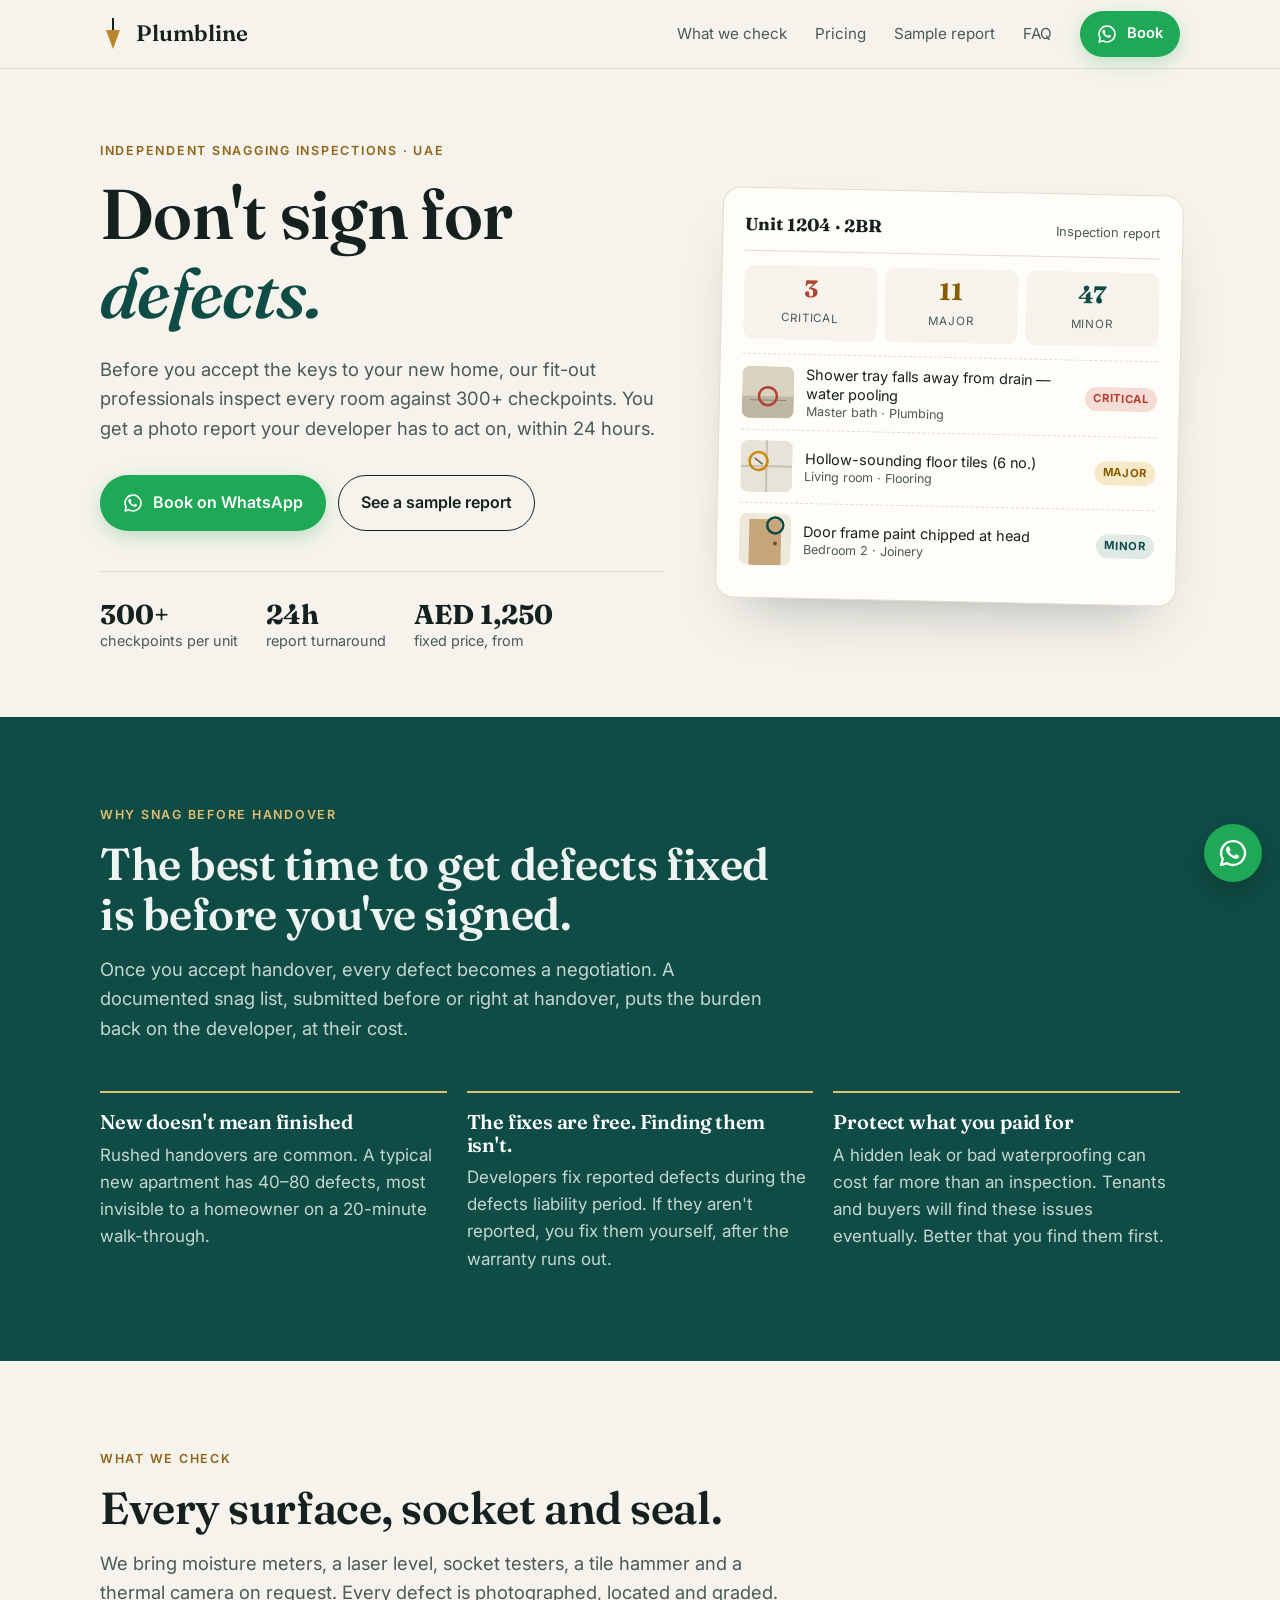
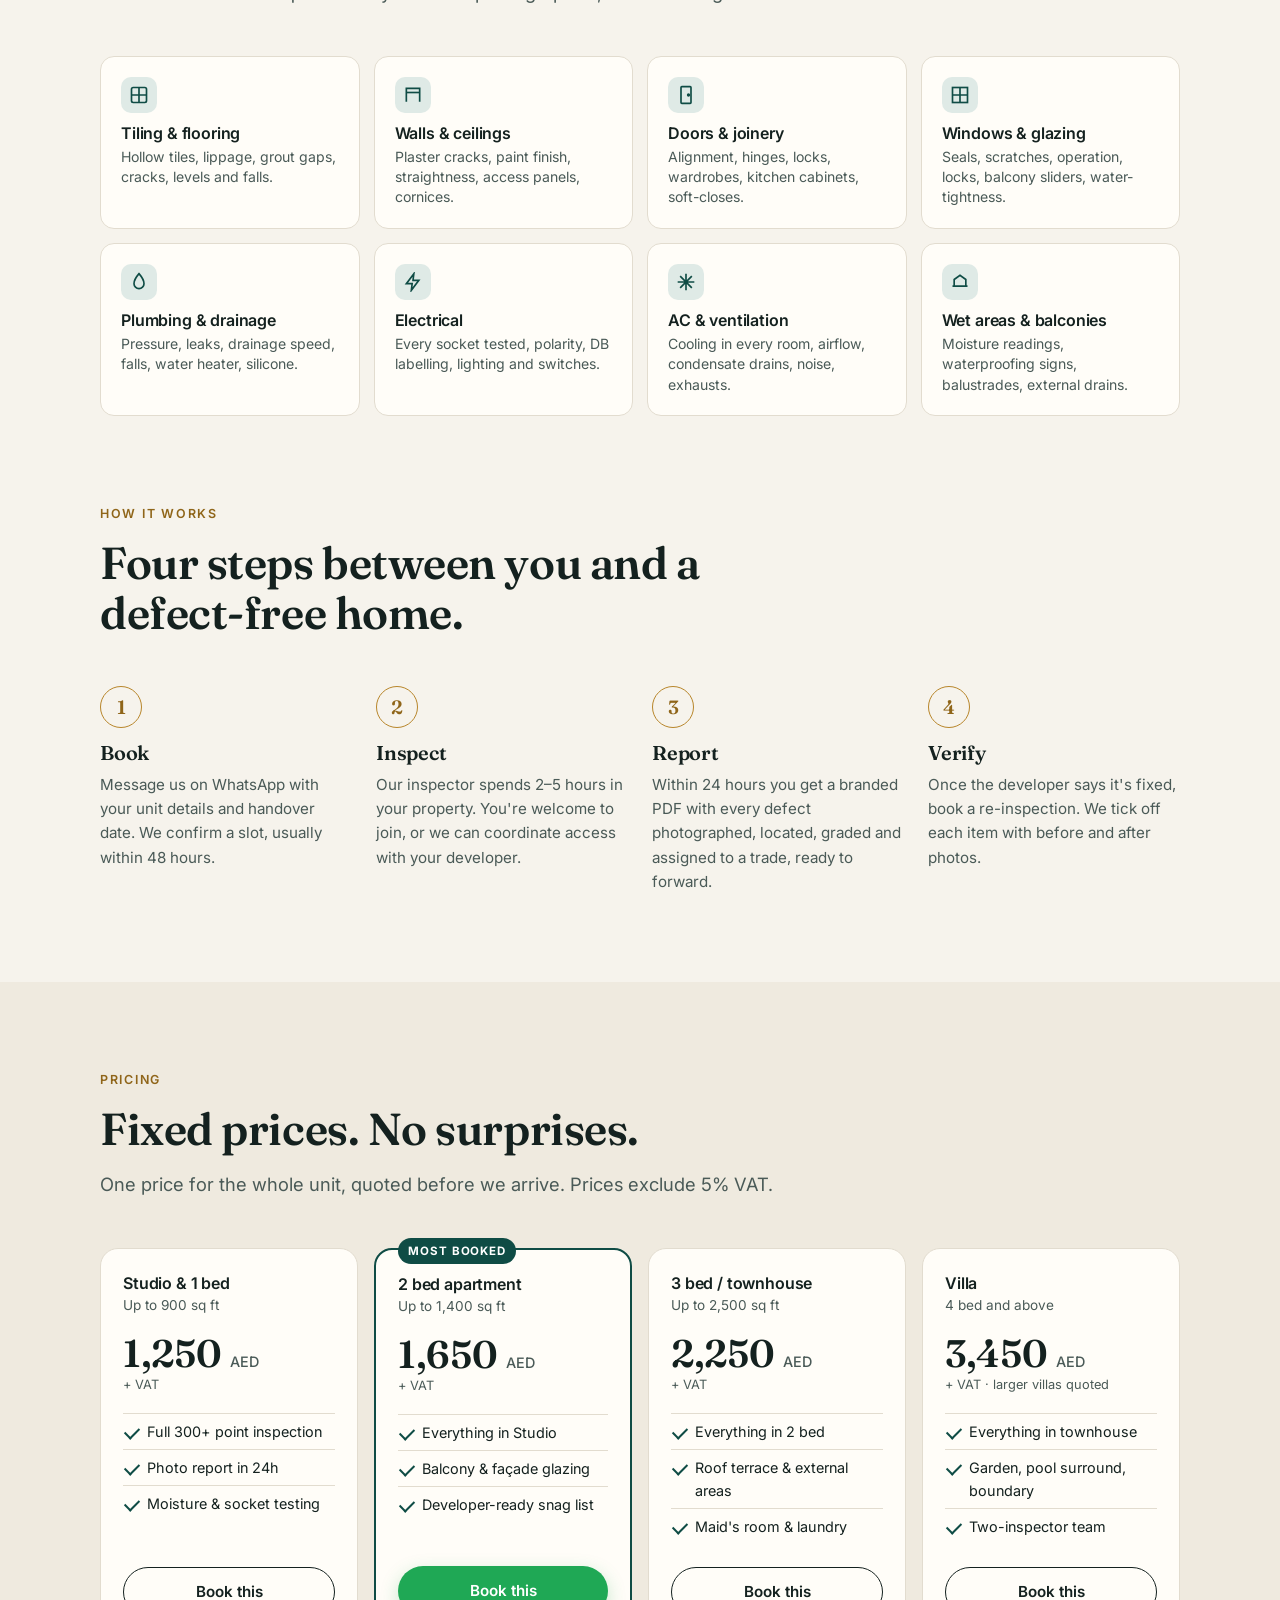
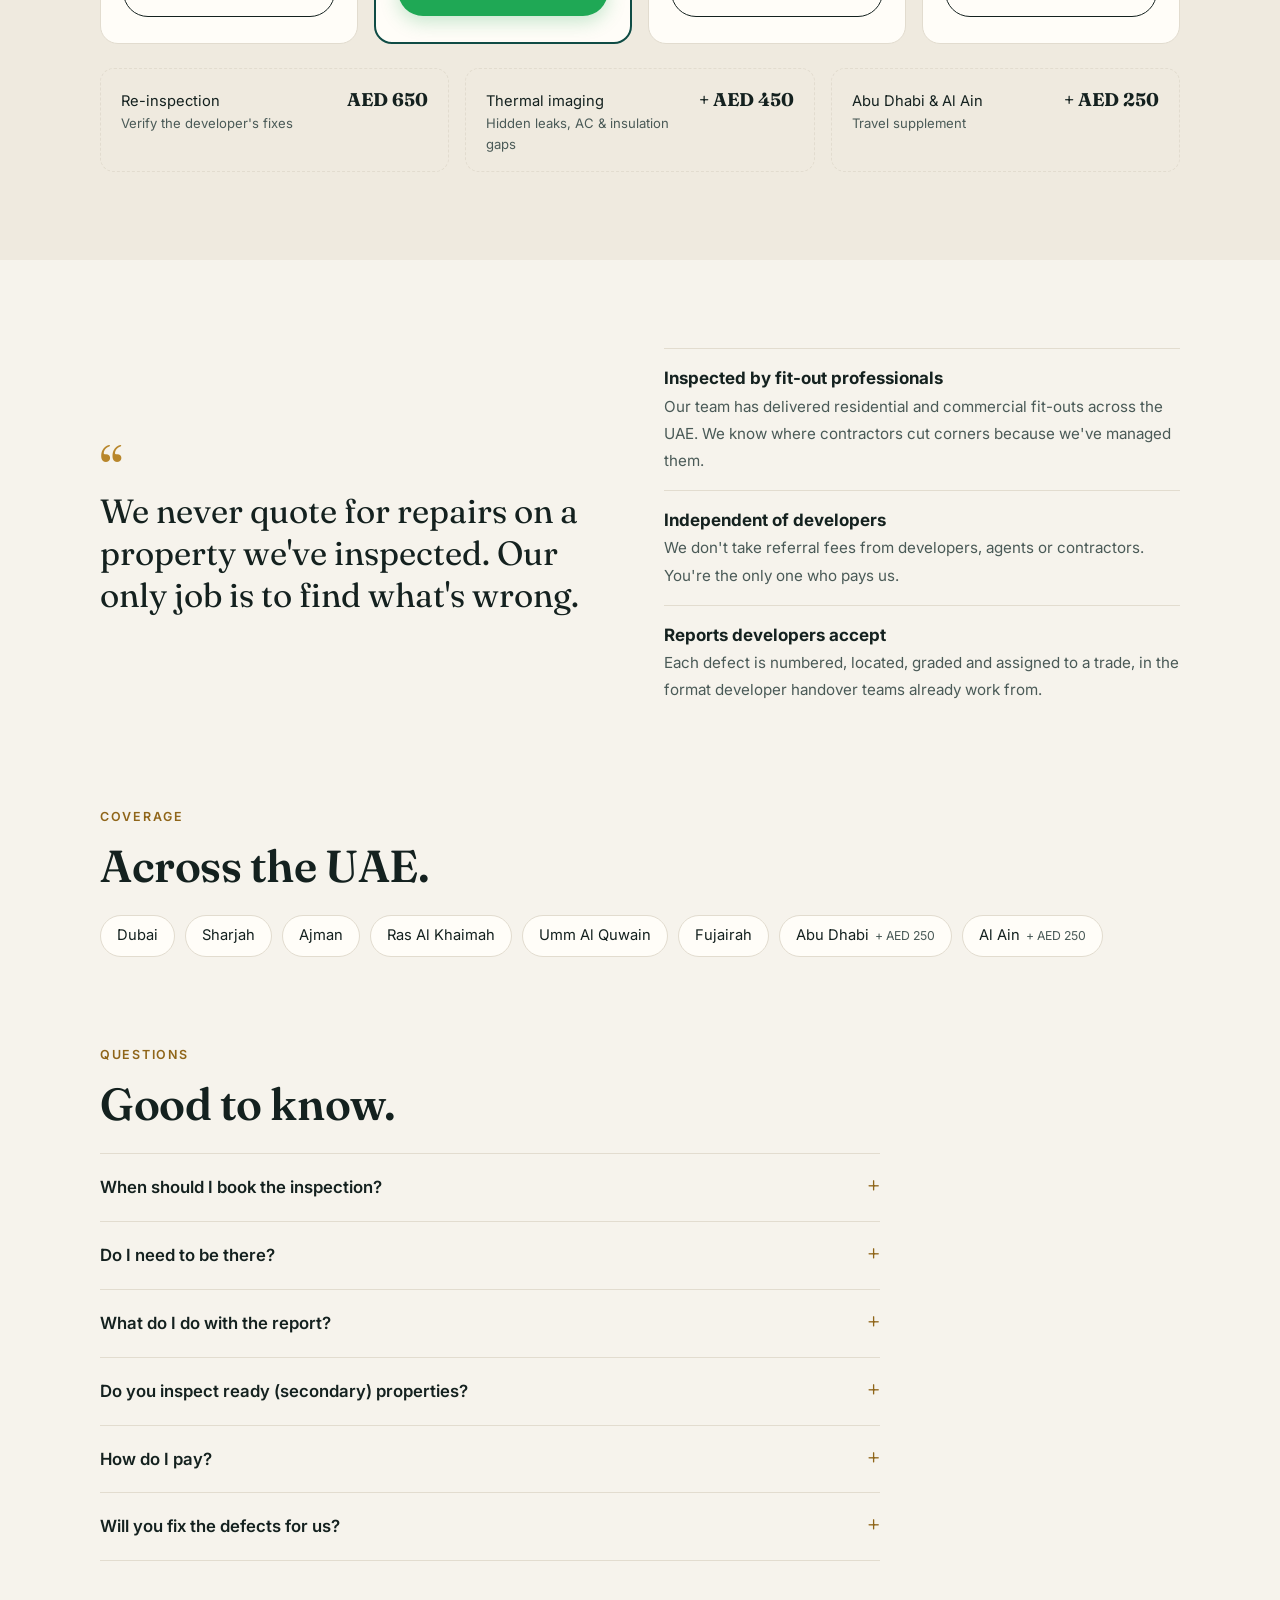
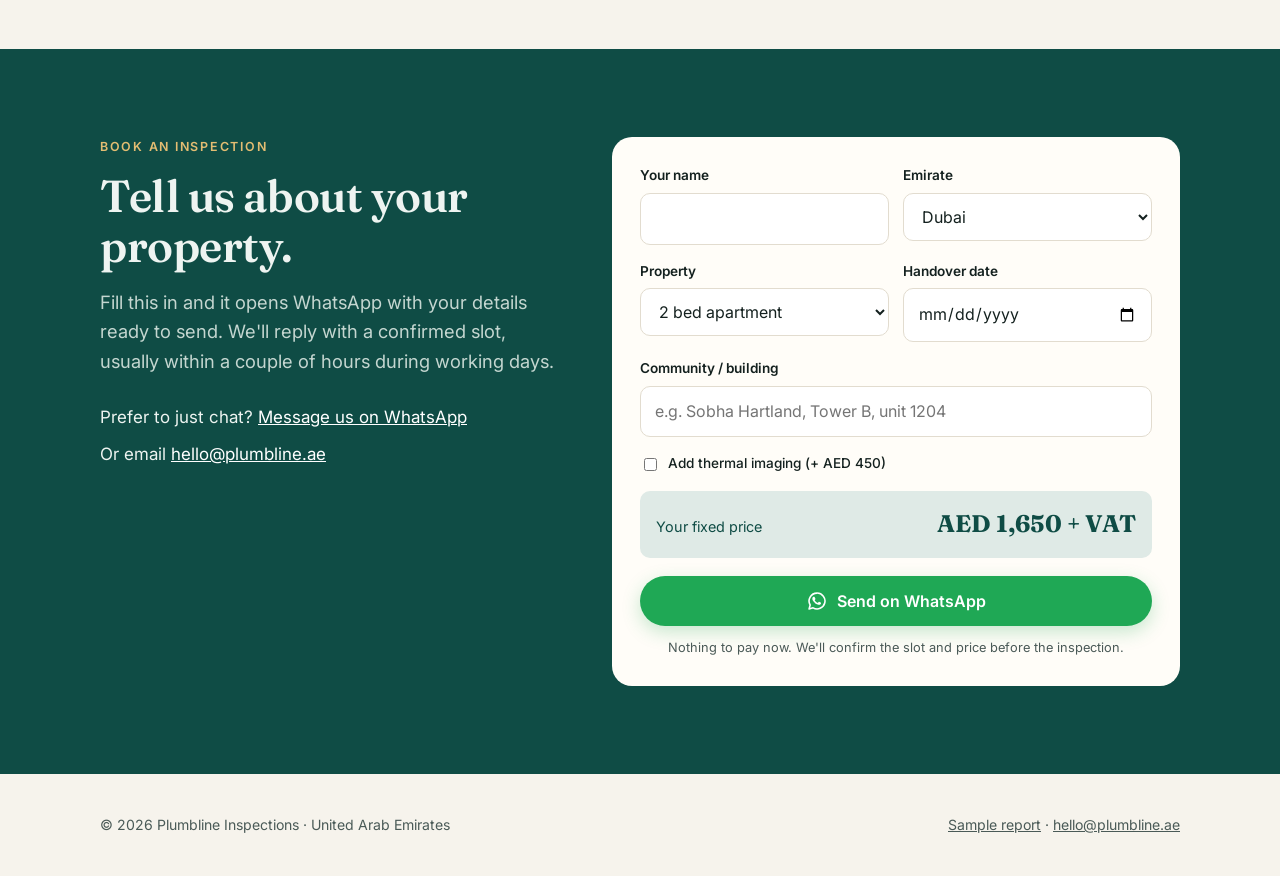
==== index.html @ e1b7e1e3 "Plumbline snagging site: landing, pricing, WhatsApp booking, sample report Co-Authored-By: Claude Op" ====
<!doctype html>
<html lang="en">
<head>
<meta charset="utf-8">
<meta name="viewport" content="width=device-width, initial-scale=1">
<title>Plumbline — Independent Snagging Inspections, UAE</title>
<meta name="description" content="Independent pre-handover snagging inspections for apartments, townhouses and villas across the UAE. Fixed prices, photo report in 24 hours, inspected by fit-out professionals.">
<meta property="og:title" content="Plumbline — Don't sign for defects">
<meta property="og:description" content="Independent pre-handover snagging inspections across the UAE. Fixed prices from AED 1,250. Report in 24 hours.">
<link rel="icon" href="data:image/svg+xml,%3Csvg xmlns='http://www.w3.org/2000/svg' viewBox='0 0 26 32'%3E%3Cline x1='13' y1='0' x2='13' y2='12' stroke='%2314211f' stroke-width='2'/%3E%3Cpath d='M6 12h14l-7 19z' fill='%23b8862b'/%3E%3C/svg%3E">
<link rel="preconnect" href="https://fonts.googleapis.com">
<link rel="preconnect" href="https://fonts.gstatic.com" crossorigin>
<link href="https://fonts.googleapis.com/css2?family=Fraunces:ital,opsz,wght@0,9..144,500;0,9..144,600;1,9..144,500&family=Inter:wght@400;500;600;700&display=swap" rel="stylesheet">
<link rel="stylesheet" href="styles.css">
</head>
<body>

<svg width="0" height="0" style="position:absolute" aria-hidden="true">
  <symbol id="wa" viewBox="0 0 24 24"><path d="M12 2.5a9.5 9.5 0 0 0-8.2 14.3L2.5 21.5l4.8-1.3A9.5 9.5 0 1 0 12 2.5z" fill="none" stroke="currentColor" stroke-width="1.9" stroke-linejoin="round"/><path fill="currentColor" d="M9.1 7.3c-.2-.5-.4-.5-.6-.5h-.5c-.2 0-.5.1-.7.3-.3.3-.9.9-.9 2.200s.9 2.500 1.100 2.700c.1.200 1.800 2.800 4.400 3.900 2.100.8 2.600.7 3.100.6.500-.1 1.500-.6 1.700-1.200.2-.6.2-1.100.1-1.200l-.5-.3-1.700-.8c-.2-.1-.4-.1-.6.1l-.8 1c-.1.200-.3.200-.5.100-.3-.1-1.100-.4-2-1.200-.8-.7-1.300-1.500-1.400-1.800-.2-.3 0-.4.100-.5l.4-.5.3-.4c.1-.2 0-.3 0-.5z"/></symbol>
  <symbol id="logo" viewBox="0 0 26 32"><line x1="13" y1="0" x2="13" y2="12" stroke="currentColor" stroke-width="2"/><path d="M6 12h14l-7 19z" fill="#b8862b"/></symbol>
</svg>

<header class="site-header">
  <div class="wrap">
    <a class="logo" href="#"><svg><use href="#logo"/></svg>Plumbline</a>
    <nav class="nav">
      <a href="#checks">What we check</a>
      <a href="#pricing">Pricing</a>
      <a href="sample-report.html">Sample report</a>
      <a href="#faq">FAQ</a>
      <a class="btn btn-wa js-wa" href="#book"><svg><use href="#wa"/></svg>Book</a>
    </nav>
  </div>
</header>

<main>
<section class="hero">
  <div class="wrap hero-grid">
    <div>
      <div class="eyebrow">Independent snagging inspections · UAE</div>
      <h1>Don't sign for <em>defects.</em></h1>
      <p class="lede">Before you accept the keys to your new home, our fit-out professionals inspect every room against 300+ checkpoints. You get a photo report your developer has to act on, within 24 hours.</p>
      <div class="hero-ctas">
        <a class="btn btn-wa js-wa" href="#book"><svg><use href="#wa"/></svg>Book on WhatsApp</a>
        <a class="btn btn-ghost" href="sample-report.html">See a sample report</a>
      </div>
      <div class="hero-proof">
        <div><strong>300+</strong>checkpoints per unit</div>
        <div><strong>24h</strong>report turnaround</div>
        <div><strong>AED 1,250</strong>fixed price, from</div>
      </div>
    </div>

    <div class="report-card" aria-label="Snagging report preview">
      <div class="rc-head"><b>Unit 1204 · 2BR</b><span>Inspection report</span></div>
      <div class="rc-stats">
        <div class="rc-stat"><b style="color:var(--red)">3</b><span>Critical</span></div>
        <div class="rc-stat"><b style="color:#8a5d05">11</b><span>Major</span></div>
        <div class="rc-stat"><b style="color:var(--teal)">47</b><span>Minor</span></div>
      </div>
      <div class="rc-row">
        <div class="thumb"><svg viewBox="0 0 52 52"><rect width="52" height="52" fill="#d9d2c3"/><rect y="30" width="52" height="22" fill="#bfb6a3"/><path d="M8 34 L44 34" stroke="#8d8471" stroke-width="1"/><circle cx="26" cy="30" r="9" fill="none" stroke="#b3412f" stroke-width="2.5"/></svg></div>
        <p>Shower tray falls away from drain — water pooling<small>Master bath · Plumbing</small></p>
        <span class="sev sev-critical">Critical</span>
      </div>
      <div class="rc-row">
        <div class="thumb"><svg viewBox="0 0 52 52"><rect width="52" height="52" fill="#e8e3d8"/><path d="M0 26 H52 M26 0 V52" stroke="#c9c1b0" stroke-width="2"/><path d="M14 18 L22 24" stroke="#6b6352" stroke-width="1.5"/><circle cx="18" cy="21" r="9" fill="none" stroke="#c98a12" stroke-width="2.5"/></svg></div>
        <p>Hollow-sounding floor tiles (6 no.)<small>Living room · Flooring</small></p>
        <span class="sev sev-major">Major</span>
      </div>
      <div class="rc-row">
        <div class="thumb"><svg viewBox="0 0 52 52"><rect width="52" height="52" fill="#efe9dc"/><rect x="10" y="6" width="32" height="46" fill="#c7a77a"/><circle cx="36" cy="30" r="2" fill="#6b5232"/><circle cx="36" cy="12" r="8" fill="none" stroke="#0f4c45" stroke-width="2.5"/></svg></div>
        <p>Door frame paint chipped at head<small>Bedroom 2 · Joinery</small></p>
        <span class="sev sev-minor">Minor</span>
      </div>
    </div>
  </div>
</section>

<section class="band">
  <div class="wrap">
    <div class="section-head">
      <div class="eyebrow">Why snag before handover</div>
      <h2>The best time to get defects fixed is before you've signed.</h2>
      <p class="lede">Once you accept handover, every defect becomes a negotiation. A documented snag list, submitted before or right at handover, puts the burden back on the developer, at their cost.</p>
    </div>
    <div class="why-grid">
      <div><h3>New doesn't mean finished</h3><p>Rushed handovers are common. A typical new apartment has 40–80 defects, most invisible to a homeowner on a 20-minute walk-through.</p></div>
      <div><h3>The fixes are free. Finding them isn't.</h3><p>Developers fix reported defects during the defects liability period. If they aren't reported, you fix them yourself, after the warranty runs out.</p></div>
      <div><h3>Protect what you paid for</h3><p>A hidden leak or bad waterproofing can cost far more than an inspection. Tenants and buyers will find these issues eventually. Better that you find them first.</p></div>
    </div>
  </div>
</section>

<section id="checks">
  <div class="wrap">
    <div class="section-head">
      <div class="eyebrow">What we check</div>
      <h2>Every surface, socket and seal.</h2>
      <p class="lede">We bring moisture meters, a laser level, socket testers, a tile hammer and a thermal camera on request. Every defect is photographed, located and graded.</p>
    </div>
    <div class="checks">
      <div class="check"><div class="ico"><svg viewBox="0 0 24 24" fill="none" stroke="currentColor" stroke-width="2"><rect x="3" y="3" width="18" height="18" rx="2"/><path d="M3 12h18M12 3v18"/></svg></div><h3>Tiling & flooring</h3><p>Hollow tiles, lippage, grout gaps, cracks, levels and falls.</p></div>
      <div class="check"><div class="ico"><svg viewBox="0 0 24 24" fill="none" stroke="currentColor" stroke-width="2"><path d="M4 20V4h16v16"/><path d="M4 9h16"/></svg></div><h3>Walls & ceilings</h3><p>Plaster cracks, paint finish, straightness, access panels, cornices.</p></div>
      <div class="check"><div class="ico"><svg viewBox="0 0 24 24" fill="none" stroke="currentColor" stroke-width="2"><rect x="6" y="2" width="12" height="20" rx="1"/><circle cx="15" cy="12" r="1"/></svg></div><h3>Doors & joinery</h3><p>Alignment, hinges, locks, wardrobes, kitchen cabinets, soft-closes.</p></div>
      <div class="check"><div class="ico"><svg viewBox="0 0 24 24" fill="none" stroke="currentColor" stroke-width="2"><rect x="3" y="3" width="18" height="18"/><path d="M12 3v18M3 12h18"/></svg></div><h3>Windows & glazing</h3><p>Seals, scratches, operation, locks, balcony sliders, water-tightness.</p></div>
      <div class="check"><div class="ico"><svg viewBox="0 0 24 24" fill="none" stroke="currentColor" stroke-width="2"><path d="M12 2s6 7 6 12a6 6 0 0 1-12 0c0-5 6-12 6-12z"/></svg></div><h3>Plumbing & drainage</h3><p>Pressure, leaks, drainage speed, falls, water heater, silicone.</p></div>
      <div class="check"><div class="ico"><svg viewBox="0 0 24 24" fill="none" stroke="currentColor" stroke-width="2"><path d="M13 2 4 14h7l-1 8 9-12h-7z"/></svg></div><h3>Electrical</h3><p>Every socket tested, polarity, DB labelling, lighting and switches.</p></div>
      <div class="check"><div class="ico"><svg viewBox="0 0 24 24" fill="none" stroke="currentColor" stroke-width="2"><path d="M12 2v20M2 12h20M5 5l14 14M19 5 5 19"/></svg></div><h3>AC & ventilation</h3><p>Cooling in every room, airflow, condensate drains, noise, exhausts.</p></div>
      <div class="check"><div class="ico"><svg viewBox="0 0 24 24" fill="none" stroke="currentColor" stroke-width="2"><path d="M3 17h18M5 17V9l7-5 7 5v8"/></svg></div><h3>Wet areas & balconies</h3><p>Moisture readings, waterproofing signs, balustrades, external drains.</p></div>
    </div>
  </div>
</section>

<section style="padding-top:0">
  <div class="wrap">
    <div class="section-head">
      <div class="eyebrow">How it works</div>
      <h2>Four steps between you and a defect-free home.</h2>
    </div>
    <div class="steps">
      <div class="step"><h3>Book</h3><p>Message us on WhatsApp with your unit details and handover date. We confirm a slot, usually within 48 hours.</p></div>
      <div class="step"><h3>Inspect</h3><p>Our inspector spends 2–5 hours in your property. You're welcome to join, or we can coordinate access with your developer.</p></div>
      <div class="step"><h3>Report</h3><p>Within 24 hours you get a branded PDF with every defect photographed, located, graded and assigned to a trade, ready to forward.</p></div>
      <div class="step"><h3>Verify</h3><p>Once the developer says it's fixed, book a re-inspection. We tick off each item with before and after photos.</p></div>
    </div>
  </div>
</section>

<section id="pricing" style="background:#efeadf">
  <div class="wrap">
    <div class="section-head">
      <div class="eyebrow">Pricing</div>
      <h2>Fixed prices. No surprises.</h2>
      <p class="lede">One price for the whole unit, quoted before we arrive. Prices exclude 5% VAT.</p>
    </div>
    <div class="prices">
      <div class="price">
        <h3>Studio & 1 bed</h3><div class="size">Up to 900 sq ft</div>
        <div class="amt">1,250 <small>AED</small></div><div class="vat">+ VAT</div>
        <ul><li>Full 300+ point inspection</li><li>Photo report in 24h</li><li>Moisture & socket testing</li></ul>
        <a class="btn btn-ghost js-pick" data-type="studio" href="#book">Book this</a>
      </div>
      <div class="price featured">
        <h3>2 bed apartment</h3><div class="size">Up to 1,400 sq ft</div>
        <div class="amt">1,650 <small>AED</small></div><div class="vat">+ VAT</div>
        <ul><li>Everything in Studio</li><li>Balcony & façade glazing</li><li>Developer-ready snag list</li></ul>
        <a class="btn btn-wa js-pick" data-type="2bed" href="#book">Book this</a>
      </div>
      <div class="price">
        <h3>3 bed / townhouse</h3><div class="size">Up to 2,500 sq ft</div>
        <div class="amt">2,250 <small>AED</small></div><div class="vat">+ VAT</div>
        <ul><li>Everything in 2 bed</li><li>Roof terrace & external areas</li><li>Maid's room & laundry</li></ul>
        <a class="btn btn-ghost js-pick" data-type="3bed" href="#book">Book this</a>
      </div>
      <div class="price">
        <h3>Villa</h3><div class="size">4 bed and above</div>
        <div class="amt">3,450 <small>AED</small></div><div class="vat">+ VAT · larger villas quoted</div>
        <ul><li>Everything in townhouse</li><li>Garden, pool surround, boundary</li><li>Two-inspector team</li></ul>
        <a class="btn btn-ghost js-pick" data-type="villa" href="#book">Book this</a>
      </div>
    </div>
    <div class="addons">
      <div class="addon"><span>Re-inspection<small>Verify the developer's fixes</small></span><b>AED 650</b></div>
      <div class="addon"><span>Thermal imaging<small>Hidden leaks, AC & insulation gaps</small></span><b>+ AED 450</b></div>
      <div class="addon"><span>Abu Dhabi & Al Ain<small>Travel supplement</small></span><b>+ AED 250</b></div>
    </div>
  </div>
</section>

<section>
  <div class="wrap promise">
    <blockquote>We never quote for repairs on a property we've inspected. Our only job is to find what's wrong.</blockquote>
    <ul>
      <li><b>Inspected by fit-out professionals</b><span>Our team has delivered residential and commercial fit-outs across the UAE. We know where contractors cut corners because we've managed them.</span></li>
      <li><b>Independent of developers</b><span>We don't take referral fees from developers, agents or contractors. You're the only one who pays us.</span></li>
      <li><b>Reports developers accept</b><span>Each defect is numbered, located, graded and assigned to a trade, in the format developer handover teams already work from.</span></li>
    </ul>
  </div>
</section>

<section style="padding-top:0">
  <div class="wrap">
    <div class="section-head" style="margin-bottom:24px">
      <div class="eyebrow">Coverage</div>
      <h2>Across the UAE.</h2>
    </div>
    <div class="coverage">
      <span class="chip">Dubai</span><span class="chip">Sharjah</span><span class="chip">Ajman</span>
      <span class="chip">Ras Al Khaimah</span><span class="chip">Umm Al Quwain</span><span class="chip">Fujairah</span>
      <span class="chip">Abu Dhabi<small>+ AED 250</small></span><span class="chip">Al Ain<small>+ AED 250</small></span>
    </div>
  </div>
</section>

<section id="faq" style="padding-top:0">
  <div class="wrap">
    <div class="section-head" style="margin-bottom:24px">
      <div class="eyebrow">Questions</div>
      <h2>Good to know.</h2>
    </div>
    <div class="faq">
      <details><summary>When should I book the inspection?</summary><p>Ideally after the developer issues your handover notice and before you sign the handover documents. That's when you have the most leverage. If you've already moved in, an inspection is still worth doing while you're inside the defects liability period.</p></details>
      <details><summary>Do I need to be there?</summary><p>No. Many of our clients are overseas investors. We can coordinate access with the developer or your agent and walk you through the findings on a video call.</p></details>
      <details><summary>What do I do with the report?</summary><p>Forward it to your developer's handover or customer care team. It's written so their contractors can act on it directly. When they say the work is done, book a re-inspection to check every item has actually been fixed.</p></details>
      <details><summary>Do you inspect ready (secondary) properties?</summary><p>Yes. We inspect properties before purchase and before tenancy too. The checklist is the same, and the report helps you negotiate on price or set the condition at move-in.</p></details>
      <details><summary>How do I pay?</summary><p>By bank transfer or card payment link once your booking is confirmed. Nothing is payable upfront to make an enquiry.</p></details>
      <details><summary>Will you fix the defects for us?</summary><p>No, and that's deliberate. To stay independent we never quote for repairs on a property we've inspected. Under your warranty, the developer is responsible for fixing them.</p></details>
    </div>
  </div>
</section>

<section id="book" class="band">
  <div class="wrap book">
    <div class="book-side">
      <div class="eyebrow">Book an inspection</div>
      <h2>Tell us about your property.</h2>
      <p class="lede">Fill this in and it opens WhatsApp with your details ready to send. We'll reply with a confirmed slot, usually within a couple of hours during working days.</p>
      <div class="contact">
        <span>Prefer to just chat? <a class="js-wa" href="#">Message us on WhatsApp</a></span>
        <span>Or email <a class="js-email" href="#">hello@plumbline.ae</a></span>
      </div>
    </div>
    <form class="book-form" id="bookForm">
      <div class="row2">
        <div class="field"><label for="name">Your name</label><input id="name" required autocomplete="name"></div>
        <div class="field"><label for="emirate">Emirate</label>
          <select id="emirate">
            <option>Dubai</option><option>Sharjah</option><option>Ajman</option><option>Ras Al Khaimah</option>
            <option>Umm Al Quwain</option><option>Fujairah</option><option>Abu Dhabi</option><option>Al Ain</option>
          </select></div>
      </div>
      <div class="row2">
        <div class="field"><label for="type">Property</label>
          <select id="type">
            <option value="studio">Studio / 1 bed</option><option value="2bed" selected>2 bed apartment</option>
            <option value="3bed">3 bed / townhouse</option><option value="villa">Villa (4 bed+)</option>
            <option value="reinspect">Re-inspection</option>
          </select></div>
        <div class="field"><label for="date">Handover date</label><input id="date" type="date"></div>
      </div>
      <div class="field"><label for="project">Community / building</label><input id="project" placeholder="e.g. Sobha Hartland, Tower B, unit 1204"></div>
      <div class="field"><label style="display:flex;gap:8px;align-items:center;font-weight:500"><input id="thermal" type="checkbox" style="width:auto"> Add thermal imaging (+ AED 450)</label></div>
      <div class="quote"><span>Your fixed price</span><b id="quote">AED 1,650 + VAT</b></div>
      <button class="btn btn-wa" type="submit"><svg><use href="#wa"/></svg>Send on WhatsApp</button>
      <p class="fine">Nothing to pay now. We'll confirm the slot and price before the inspection.</p>
    </form>
  </div>
</section>
</main>

<footer>
  <div class="wrap">
    <span>© <span id="yr"></span> Plumbline Inspections · United Arab Emirates</span>
    <span><a href="sample-report.html">Sample report</a> · <a class="js-email" href="#">hello@plumbline.ae</a></span>
  </div>
</footer>

<a class="wa-float js-wa" href="#" aria-label="Chat on WhatsApp"><svg style="color:#fff"><use href="#wa"/></svg></a>

<script>
  // ---- Business config: change these before launch ----
  const WHATSAPP = "971500000000";   // international format, no + or spaces
  const EMAIL = "hello@plumbline.ae";
  // -----------------------------------------------------

  const PRICES = { studio: 1250, "2bed": 1650, "3bed": 2250, villa: 3450, reinspect: 650 };
  const LABELS = { studio: "Studio / 1 bed", "2bed": "2 bed apartment", "3bed": "3 bed / townhouse", villa: "Villa (4 bed+)", reinspect: "Re-inspection" };
  const FAR = ["Abu Dhabi", "Al Ain"];
  const $ = id => document.getElementById(id);
  const waLink = text => `https://wa.me/${WHATSAPP}?text=${encodeURIComponent(text)}`;

  document.querySelectorAll(".js-wa").forEach(a => {
    if (a.closest(".nav") || a.closest(".hero-ctas")) return; // these scroll to the form
    a.href = waLink("Hi Plumbline, I'd like to book a snagging inspection.");
    a.target = "_blank"; a.rel = "noopener";
  });
  document.querySelectorAll(".js-email").forEach(a => { a.href = `mailto:${EMAIL}`; a.textContent = EMAIL; });
  $("yr").textContent = new Date().getFullYear();

  function total() {
    let t = PRICES[$("type").value];
    if ($("thermal").checked) t += 450;
    if (FAR.includes($("emirate").value)) t += 250;
    return t;
  }
  function updateQuote() { $("quote").textContent = `AED ${total().toLocaleString("en")} + VAT`; }
  ["type", "thermal", "emirate"].forEach(id => $(id).addEventListener("change", updateQuote));

  document.querySelectorAll(".js-pick").forEach(b => b.addEventListener("click", () => {
    $("type").value = b.dataset.type; updateQuote();
  }));

  $("bookForm").addEventListener("submit", e => {
    e.preventDefault();
    const lines = [
      `Name: ${$("name").value}`,
      `Property: ${LABELS[$("type").value]}`,
      `Emirate: ${$("emirate").value}`,
      $("project").value && `Location: ${$("project").value}`,
      $("date").value && `Handover date: ${$("date").value}`,
      $("thermal").checked && "Add-on: Thermal imaging",
      `Quoted: AED ${total().toLocaleString("en")} + VAT`
    ].filter(Boolean);
    window.open(waLink("Hi Plumbline, I'd like to book a snagging inspection.\n\n" + lines.join("\n")), "_blank", "noopener");
  });
  updateQuote();
</script>
</body>
</html>
---- styles.css ----
:root {
  --ink: #14211f;
  --ink-soft: #4a5a57;
  --paper: #f6f3ec;
  --card: #fffdf8;
  --line: #e2dccf;
  --brass: #b8862b;
  --brass-dark: #8f6519;
  --teal: #0f4c45;
  --teal-soft: #dfeae6;
  --red: #b3412f;
  --amber: #c98a12;
  --green: #2f7a4f;
  --wa: #1fa855;
  --radius: 14px;
  --serif: "Fraunces", Georgia, serif;
  --sans: "Inter", system-ui, -apple-system, sans-serif;
}

* { box-sizing: border-box; }
html { scroll-behavior: smooth; }
body {
  margin: 0;
  background: var(--paper);
  color: var(--ink);
  font-family: var(--sans);
  font-size: 17px;
  line-height: 1.6;
  -webkit-font-smoothing: antialiased;
}
img, svg { display: block; max-width: 100%; }
a { color: inherit; }
.wrap { max-width: 1120px; margin: 0 auto; padding: 0 20px; }

h1, h2, h3 { font-family: var(--serif); font-weight: 600; line-height: 1.12; letter-spacing: -0.01em; margin: 0; }
h1 { font-size: clamp(2.5rem, 6vw, 4.4rem); }
h2 { font-size: clamp(1.9rem, 4vw, 2.8rem); }
h3 { font-size: 1.25rem; }
p { margin: 0; }
.eyebrow {
  font-size: 0.78rem; font-weight: 600; letter-spacing: 0.14em; text-transform: uppercase;
  color: var(--brass-dark); margin-bottom: 14px;
}
.lede { font-size: 1.15rem; color: var(--ink-soft); max-width: 40em; }

/* Buttons */
.btn {
  display: inline-flex; align-items: center; justify-content: center; gap: 10px;
  padding: 14px 22px; border-radius: 999px; font-weight: 600; font-size: 1rem;
  text-decoration: none; border: 1.5px solid transparent; cursor: pointer;
  transition: transform .15s ease, background .15s ease, box-shadow .15s ease;
  font-family: var(--sans);
}
.btn:hover { transform: translateY(-1px); }
.btn-wa { background: var(--wa); color: #fff; box-shadow: 0 6px 18px rgba(31,168,85,.25); }
.btn-wa:hover { background: #18914a; }
.btn-ghost { border-color: var(--ink); color: var(--ink); background: transparent; }
.btn-ghost:hover { background: var(--ink); color: var(--paper); }
.btn svg { width: 20px; height: 20px; }

/* Header */
.site-header {
  position: sticky; top: 0; z-index: 20;
  background: rgba(246,243,236,.88); backdrop-filter: blur(10px);
  border-bottom: 1px solid var(--line);
}
.site-header .wrap { display: flex; align-items: center; justify-content: space-between; height: 68px; }
.logo { display: flex; align-items: center; gap: 10px; text-decoration: none; font-family: var(--serif); font-size: 1.4rem; font-weight: 600; }
.logo svg { width: 26px; height: 32px; }
.nav { display: flex; align-items: center; gap: 28px; }
.nav a { text-decoration: none; color: var(--ink-soft); font-size: .95rem; }
.nav a:hover { color: var(--ink); }
.nav .btn { padding: 10px 16px; font-size: .92rem; color: #fff; }
@media (max-width: 820px) { .nav a:not(.btn) { display: none; } }

/* Hero */
.hero { padding: 72px 0 64px; }
.hero-grid { display: grid; grid-template-columns: 1.1fr .9fr; gap: 56px; align-items: center; }
.hero h1 em { font-style: italic; color: var(--teal); }
.hero .lede { margin: 22px 0 32px; }
.hero-ctas { display: flex; flex-wrap: wrap; gap: 12px; }
.hero-proof { display: flex; flex-wrap: wrap; gap: 28px; margin-top: 40px; padding-top: 28px; border-top: 1px solid var(--line); }
.hero-proof div { font-size: .9rem; color: var(--ink-soft); }
.hero-proof strong { display: block; font-family: var(--serif); font-size: 1.7rem; color: var(--ink); line-height: 1.1; }
@media (max-width: 900px) { .hero-grid { grid-template-columns: 1fr; } .hero { padding-top: 44px; } }

/* Report preview card */
.report-card {
  background: var(--card); border: 1px solid var(--line); border-radius: 18px;
  box-shadow: 0 30px 60px -30px rgba(20,33,31,.35); padding: 22px; transform: rotate(1.2deg);
}
.report-card .rc-head { display: flex; justify-content: space-between; align-items: baseline; border-bottom: 1px solid var(--line); padding-bottom: 12px; margin-bottom: 14px; }
.report-card .rc-head b { font-family: var(--serif); font-size: 1.1rem; }
.report-card .rc-head span { font-size: .8rem; color: var(--ink-soft); }
.rc-stats { display: grid; grid-template-columns: repeat(3, 1fr); gap: 8px; margin-bottom: 14px; }
.rc-stat { background: var(--paper); border-radius: 10px; padding: 10px; text-align: center; }
.rc-stat b { display: block; font-family: var(--serif); font-size: 1.5rem; line-height: 1.1; }
.rc-stat span { font-size: .72rem; color: var(--ink-soft); text-transform: uppercase; letter-spacing: .08em; }
.rc-row { display: flex; gap: 12px; align-items: center; padding: 10px 0; border-top: 1px dashed var(--line); font-size: .9rem; }
.rc-row .thumb { flex: 0 0 52px; height: 52px; border-radius: 8px; overflow: hidden; }
.rc-row p { flex: 1; line-height: 1.35; }
.rc-row small { color: var(--ink-soft); display: block; font-size: .78rem; }

.sev { font-size: .7rem; font-weight: 700; letter-spacing: .06em; text-transform: uppercase; padding: 3px 8px; border-radius: 999px; white-space: nowrap; }
.sev-critical { background: #f6dcd6; color: var(--red); }
.sev-major { background: #f7e8c8; color: #8a5d05; }
.sev-minor { background: var(--teal-soft); color: var(--teal); }

/* Sections */
section { padding: 88px 0; }
.section-head { max-width: 680px; margin-bottom: 48px; }
.section-head .lede { margin-top: 16px; }
.band { background: var(--teal); color: #eef4f1; }
.band .eyebrow { color: #e3bd72; }
.band .lede { color: #c4d6d0; }

/* Why */
.why-grid { display: grid; grid-template-columns: repeat(3, 1fr); gap: 20px; }
.why-grid > div { border-top: 2px solid #e3bd72; padding-top: 18px; }
.why-grid h3 { margin-bottom: 8px; color: #fff; }
.why-grid p { color: #c4d6d0; }
@media (max-width: 820px) { .why-grid { grid-template-columns: 1fr; } }

/* Checks */
.checks { display: grid; grid-template-columns: repeat(4, 1fr); gap: 14px; }
.check { background: var(--card); border: 1px solid var(--line); border-radius: var(--radius); padding: 20px; }
.check .ico { width: 36px; height: 36px; border-radius: 10px; background: var(--teal-soft); display: grid; place-items: center; margin-bottom: 12px; color: var(--teal); }
.check .ico svg { width: 20px; height: 20px; }
.check h3 { font-family: var(--sans); font-size: 1rem; font-weight: 600; margin-bottom: 4px; }
.check p { font-size: .88rem; color: var(--ink-soft); line-height: 1.45; }
@media (max-width: 960px) { .checks { grid-template-columns: repeat(2, 1fr); } }
@media (max-width: 520px) { .checks { grid-template-columns: 1fr; } }

/* Steps */
.steps { display: grid; grid-template-columns: repeat(4, 1fr); gap: 24px; counter-reset: step; }
.step { position: relative; padding-top: 56px; }
.step::before {
  counter-increment: step; content: counter(step);
  position: absolute; top: 0; left: 0; width: 40px; height: 40px; border-radius: 50%;
  border: 1.5px solid var(--brass); color: var(--brass-dark);
  display: grid; place-items: center; font-family: var(--serif); font-size: 1.2rem; font-weight: 600;
}
.step h3 { margin-bottom: 8px; }
.step p { color: var(--ink-soft); font-size: .95rem; }
@media (max-width: 820px) { .steps { grid-template-columns: 1fr 1fr; } }
@media (max-width: 520px) { .steps { grid-template-columns: 1fr; } }

/* Pricing */
.prices { display: grid; grid-template-columns: repeat(4, 1fr); gap: 16px; }
.price {
  background: var(--card); border: 1px solid var(--line); border-radius: 18px; padding: 26px 22px;
  display: flex; flex-direction: column;
}
.price.featured { border: 2px solid var(--teal); position: relative; }
.price.featured::after {
  content: "Most booked"; position: absolute; top: -12px; left: 22px; background: var(--teal); color: #fff;
  font-size: .72rem; font-weight: 700; letter-spacing: .08em; text-transform: uppercase; padding: 4px 10px; border-radius: 999px;
}
.price h3 { font-family: var(--sans); font-size: 1rem; font-weight: 600; }
.price .size { font-size: .85rem; color: var(--ink-soft); margin-top: 2px; }
.price .amt { font-family: var(--serif); font-size: 2.4rem; font-weight: 600; margin: 18px 0 2px; line-height: 1; }
.price .amt small { font-family: var(--sans); font-size: .9rem; font-weight: 500; color: var(--ink-soft); }
.price .vat { font-size: .8rem; color: var(--ink-soft); margin-bottom: 18px; }
.price ul { list-style: none; padding: 0; margin: 0 0 22px; font-size: .9rem; flex: 1; }
.price li { padding: 6px 0 6px 24px; position: relative; border-top: 1px solid var(--line); }
.price li::before { content: ""; position: absolute; left: 2px; top: 13px; width: 12px; height: 7px; border-left: 2px solid var(--teal); border-bottom: 2px solid var(--teal); transform: rotate(-45deg); }
.price .btn { width: 100%; padding: 12px; font-size: .95rem; }
.addons { margin-top: 24px; display: grid; grid-template-columns: repeat(3, 1fr); gap: 16px; }
.addon { display: flex; justify-content: space-between; gap: 16px; align-items: baseline; padding: 16px 20px; border: 1px dashed var(--line); border-radius: var(--radius); font-size: .92rem; }
.addon b { font-family: var(--serif); font-size: 1.15rem; white-space: nowrap; }
.addon span small { display: block; color: var(--ink-soft); font-size: .82rem; }
@media (max-width: 960px) { .prices { grid-template-columns: 1fr 1fr; } .addons { grid-template-columns: 1fr; } }
@media (max-width: 560px) { .prices { grid-template-columns: 1fr; } }

/* Independence */
.promise { display: grid; grid-template-columns: 1fr 1fr; gap: 48px; align-items: center; }
.promise blockquote { margin: 0; font-family: var(--serif); font-size: clamp(1.5rem, 3vw, 2.1rem); line-height: 1.25; }
.promise blockquote::before { content: "\201C"; display: block; font-size: 4rem; line-height: .6; color: var(--brass); }
.promise ul { list-style: none; padding: 0; margin: 0; }
.promise li { padding: 16px 0; border-top: 1px solid var(--line); }
.promise li b { display: block; }
.promise li span { color: var(--ink-soft); font-size: .95rem; }
@media (max-width: 820px) { .promise { grid-template-columns: 1fr; } }

/* Coverage */
.coverage { display: flex; flex-wrap: wrap; gap: 10px; }
.chip { padding: 8px 16px; border-radius: 999px; background: var(--card); border: 1px solid var(--line); font-size: .92rem; }
.chip small { color: var(--ink-soft); margin-left: 6px; }

/* FAQ */
.faq { max-width: 780px; }
.faq details { border-top: 1px solid var(--line); padding: 20px 0; }
.faq details:last-child { border-bottom: 1px solid var(--line); }
.faq summary { cursor: pointer; font-weight: 600; font-size: 1.05rem; list-style: none; display: flex; justify-content: space-between; gap: 16px; }
.faq summary::-webkit-details-marker { display: none; }
.faq summary::after { content: "+"; font-family: var(--serif); font-size: 1.5rem; line-height: 1; color: var(--brass-dark); }
.faq details[open] summary::after { content: "\2013"; }
.faq details p { margin-top: 10px; color: var(--ink-soft); }

/* Booking */
.book { display: grid; grid-template-columns: .9fr 1.1fr; gap: 48px; }
.book-form { background: var(--card); color: var(--ink); border-radius: 20px; padding: 28px; }
.field { margin-bottom: 16px; }
.field label { display: block; font-size: .85rem; font-weight: 600; margin-bottom: 6px; }
.field input, .field select, .field textarea {
  width: 100%; padding: 12px 14px; border: 1.5px solid var(--line); border-radius: 10px;
  font: inherit; font-size: 1rem; background: #fff; color: var(--ink);
}
.field input:focus, .field select:focus, .field textarea:focus { outline: none; border-color: var(--teal); }
.row2 { display: grid; grid-template-columns: 1fr 1fr; gap: 14px; }
.quote { display: flex; justify-content: space-between; align-items: baseline; padding: 14px 16px; border-radius: 10px; background: var(--teal-soft); margin: 4px 0 18px; }
.quote span { font-size: .9rem; color: var(--teal); }
.quote b { font-family: var(--serif); font-size: 1.5rem; color: var(--teal); }
.book-form .btn { width: 100%; }
.book-form .fine { font-size: .8rem; color: var(--ink-soft); text-align: center; margin-top: 12px; }
.book-side p { margin-top: 16px; }
.book-side .contact { margin-top: 28px; display: grid; gap: 10px; }
.book-side .contact a { color: #fff; }
@media (max-width: 860px) { .book { grid-template-columns: 1fr; } }
@media (max-width: 480px) { .row2 { grid-template-columns: 1fr; } }

/* Footer */
footer { padding: 40px 0; font-size: .88rem; color: var(--ink-soft); }
footer .wrap { display: flex; flex-wrap: wrap; justify-content: space-between; gap: 16px; }

/* Floating WhatsApp */
.wa-float {
  position: fixed; right: 18px; bottom: 18px; z-index: 30; width: 58px; height: 58px; border-radius: 50%;
  background: var(--wa); display: grid; place-items: center; box-shadow: 0 10px 24px rgba(0,0,0,.2);
}
.wa-float svg { width: 30px; height: 30px; }
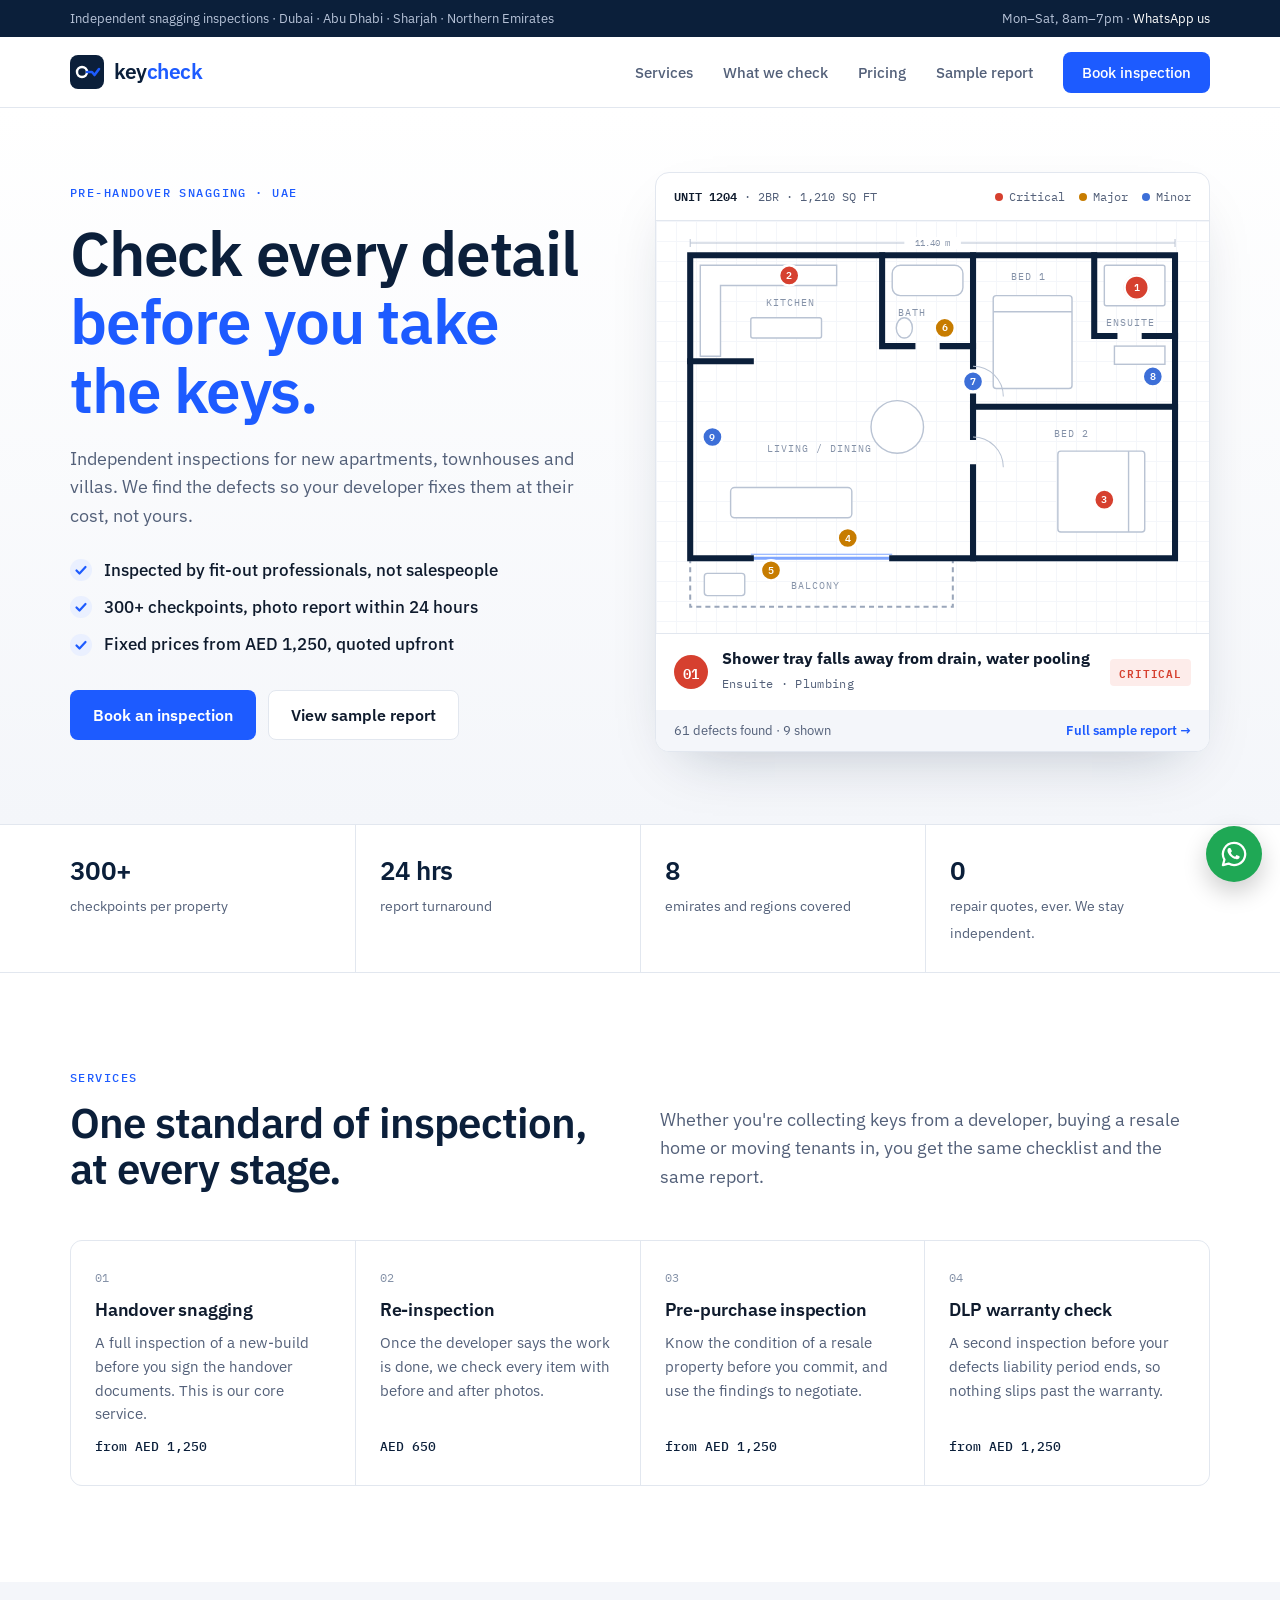
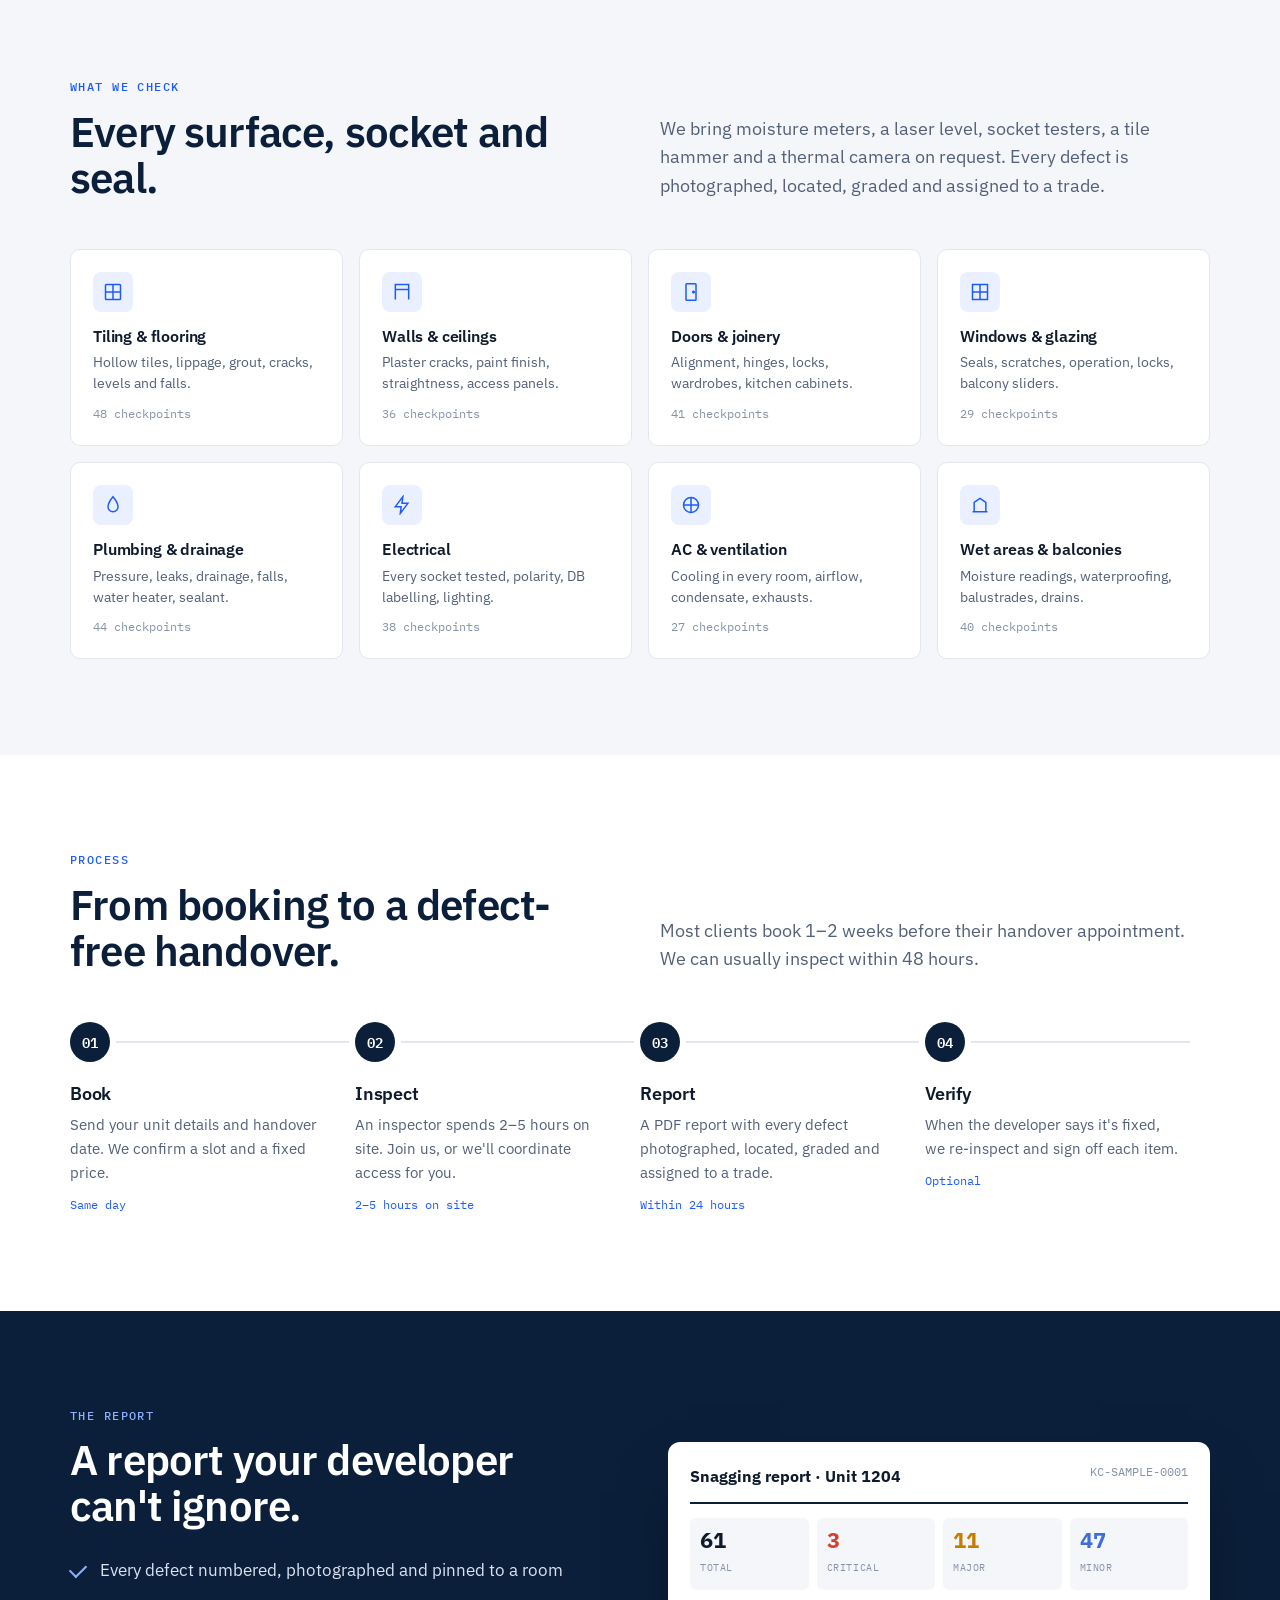
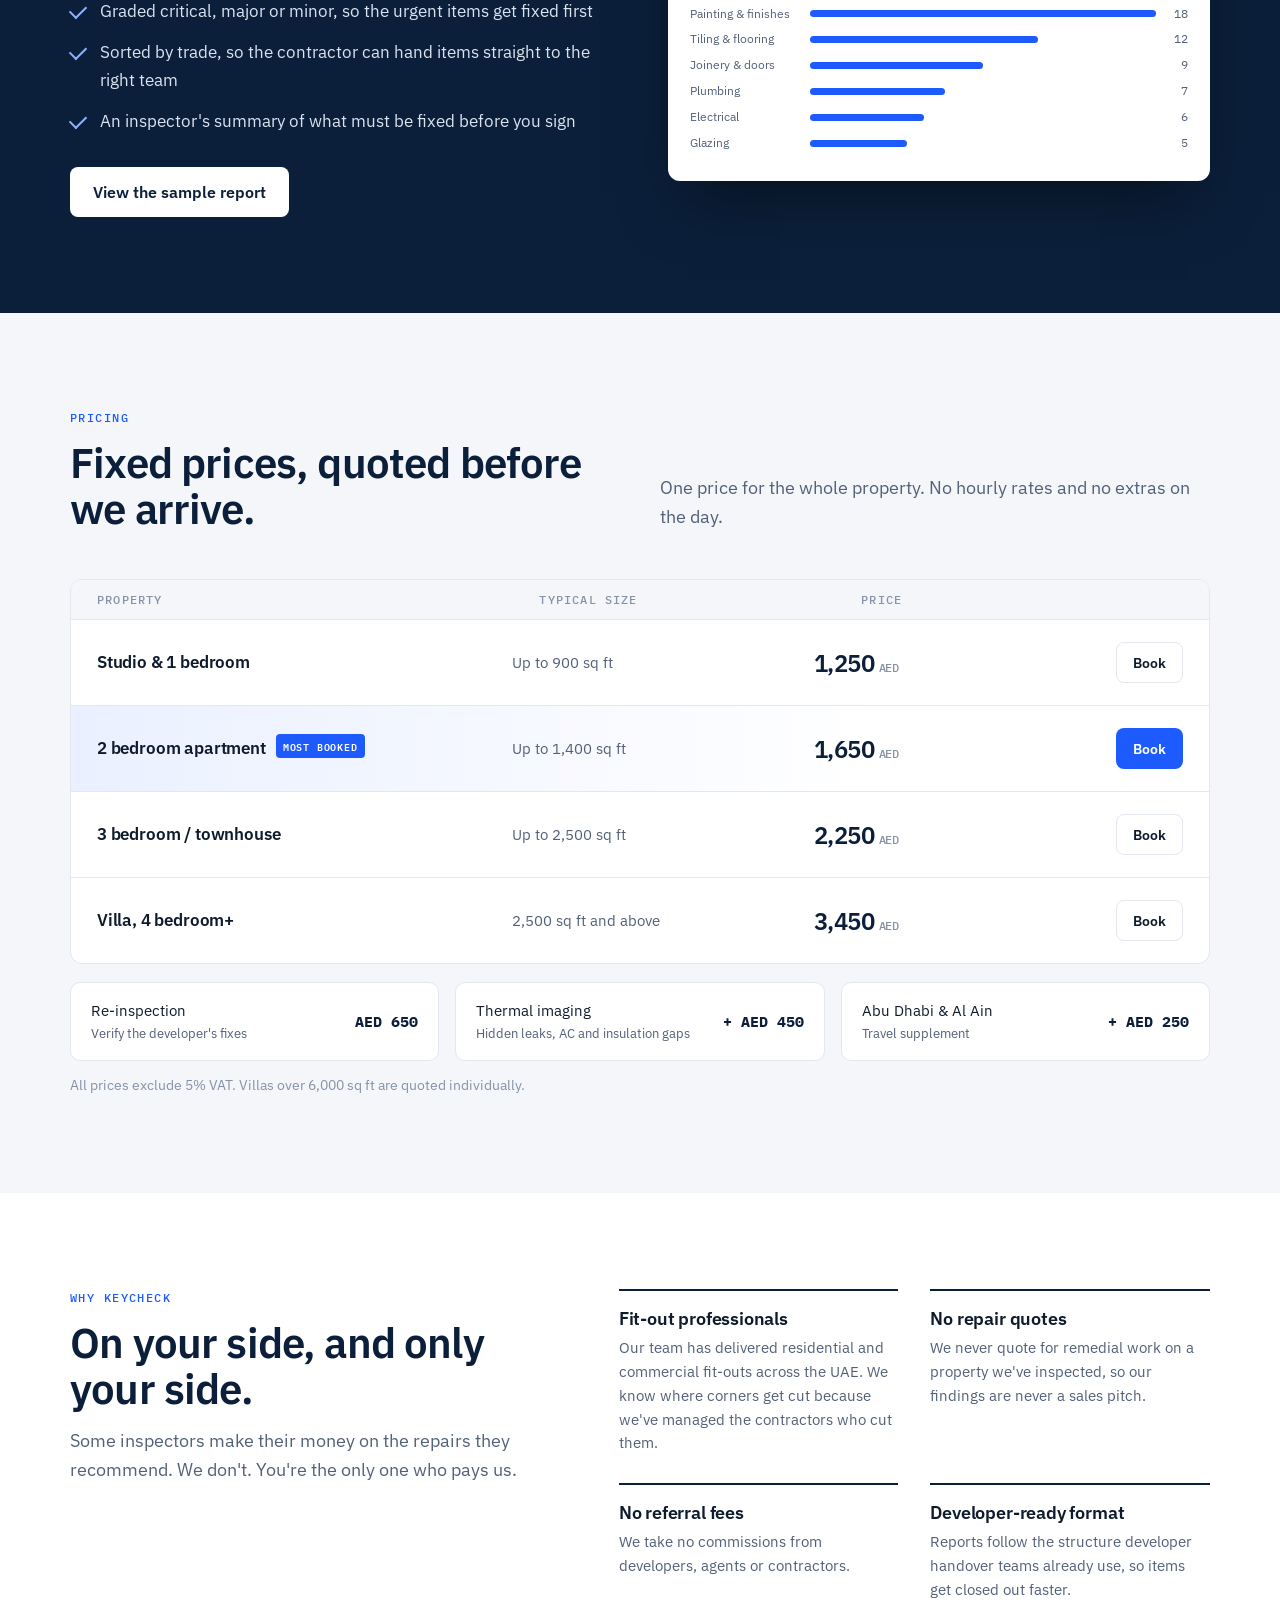
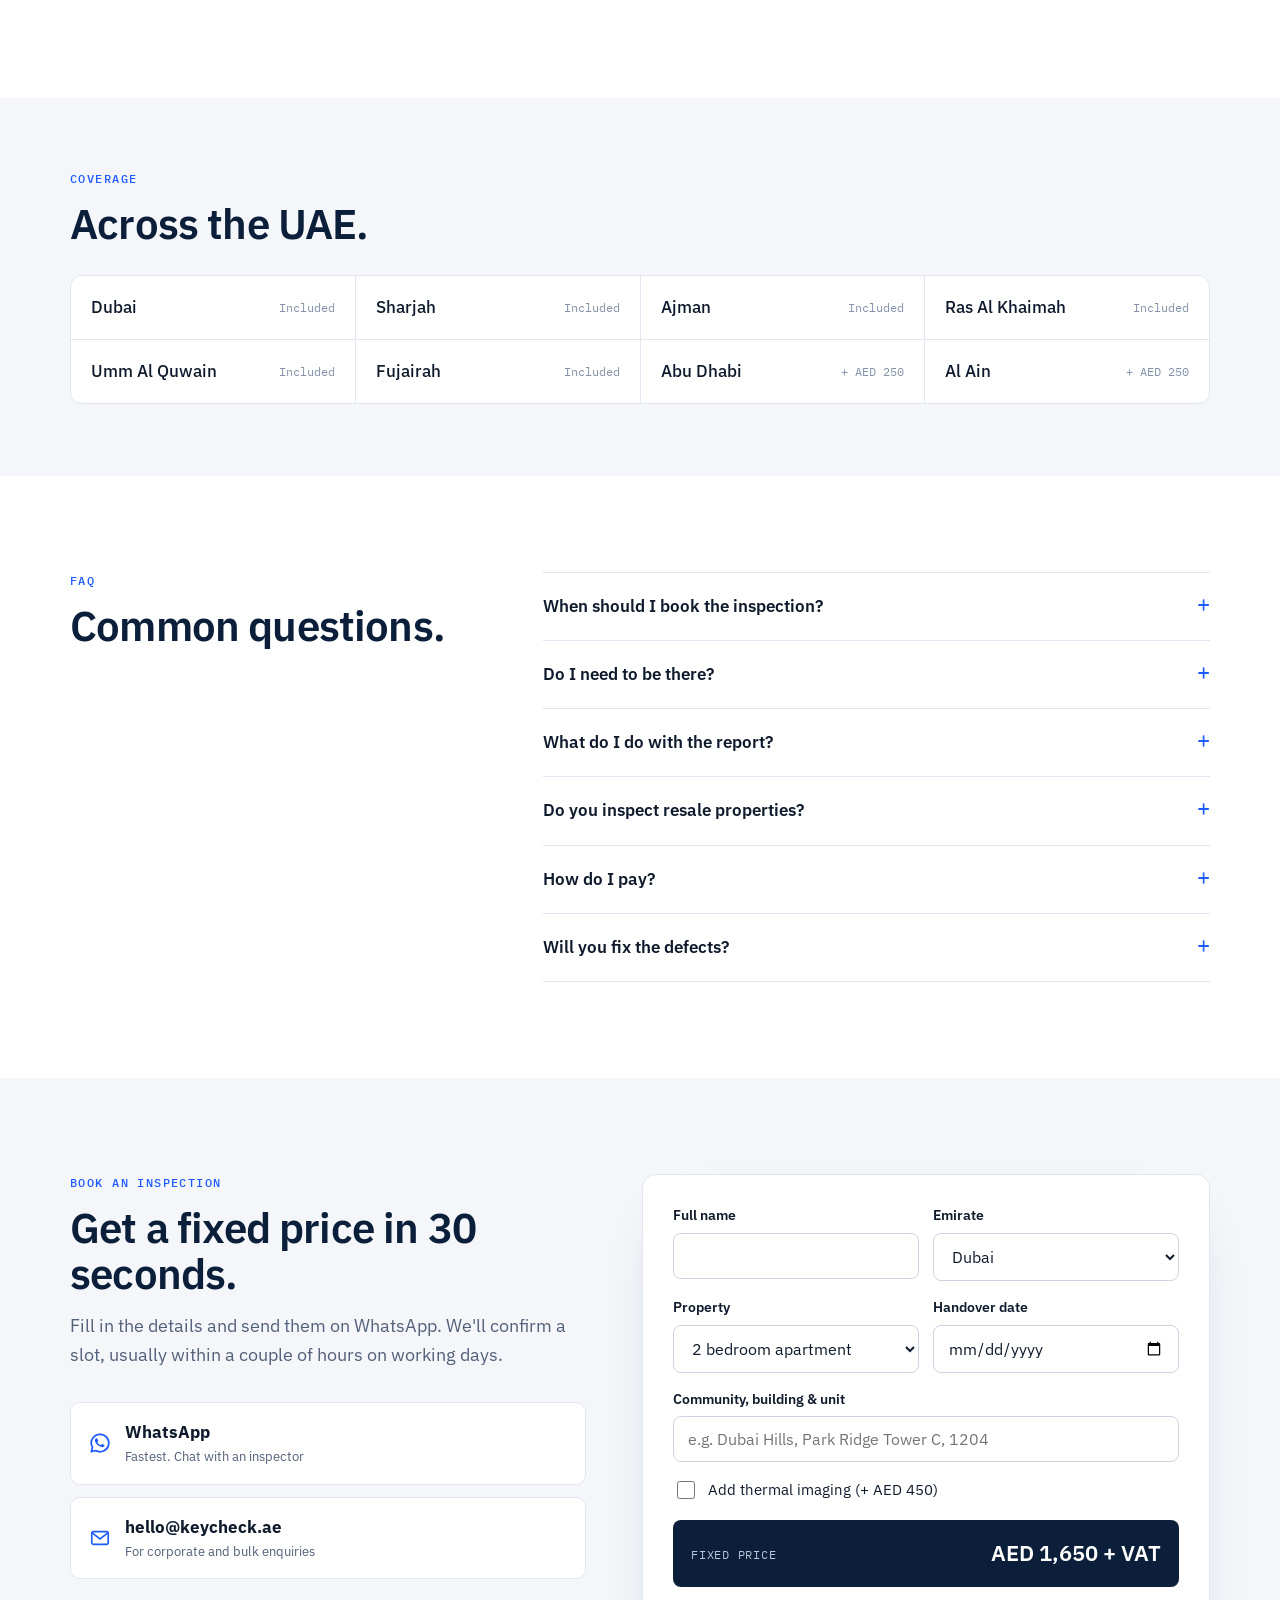
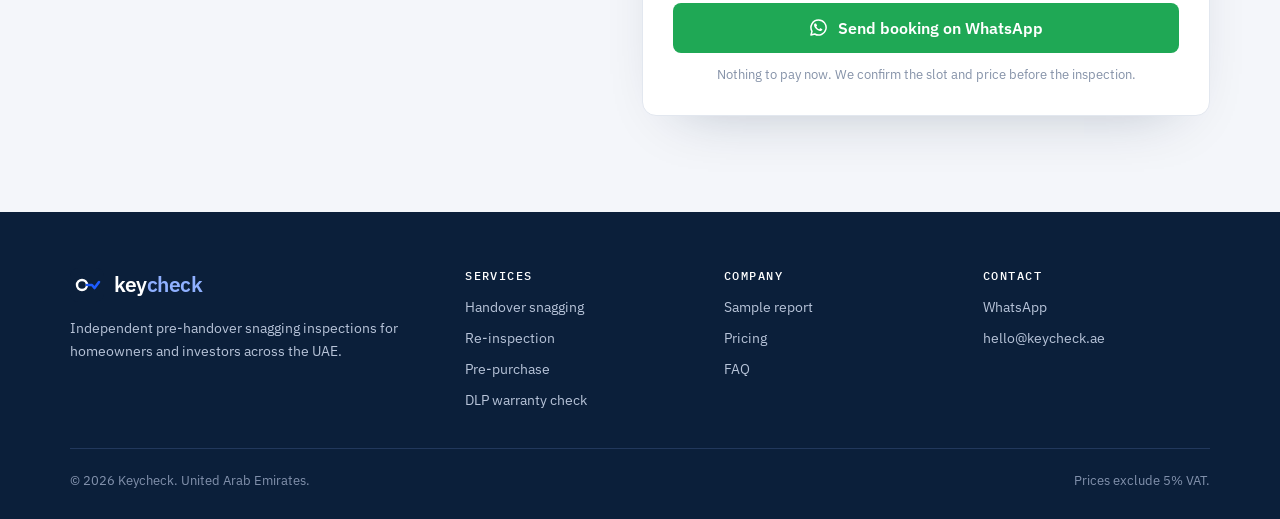
==== commit 1bb0eca9: "Rebrand to Keycheck and redesign: corporate navy/blue, interactive floor-plan hero, structured data " ====
--- a/index.html
+++ b/index.html
@@ -3,32 +3,55 @@
 <head>
 <meta charset="utf-8">
 <meta name="viewport" content="width=device-width, initial-scale=1">
-<title>Plumbline — Independent Snagging Inspections, UAE</title>
-<meta name="description" content="Independent pre-handover snagging inspections for apartments, townhouses and villas across the UAE. Fixed prices, photo report in 24 hours, inspected by fit-out professionals.">
-<meta property="og:title" content="Plumbline — Don't sign for defects">
-<meta property="og:description" content="Independent pre-handover snagging inspections across the UAE. Fixed prices from AED 1,250. Report in 24 hours.">
-<link rel="icon" href="data:image/svg+xml,%3Csvg xmlns='http://www.w3.org/2000/svg' viewBox='0 0 26 32'%3E%3Cline x1='13' y1='0' x2='13' y2='12' stroke='%2314211f' stroke-width='2'/%3E%3Cpath d='M6 12h14l-7 19z' fill='%23b8862b'/%3E%3C/svg%3E">
+<title>Keycheck | Snagging Inspections in Dubai &amp; Across the UAE</title>
+<meta name="description" content="Independent pre-handover snagging inspections for apartments, townhouses and villas in Dubai, Abu Dhabi and across the UAE. Fixed prices from AED 1,250. Photo report within 24 hours.">
+<link rel="canonical" href="https://keycheck.ae/">
+<meta property="og:type" content="website">
+<meta property="og:url" content="https://keycheck.ae/">
+<meta property="og:title" content="Keycheck | Check every detail before you take the keys">
+<meta property="og:description" content="Independent snagging inspections across the UAE. Fixed prices from AED 1,250. Report within 24 hours.">
+<link rel="icon" href="data:image/svg+xml,%3Csvg xmlns='http://www.w3.org/2000/svg' viewBox='0 0 34 34'%3E%3Crect width='34' height='34' rx='8' fill='%230b1f3a'/%3E%3Ccircle cx='12' cy='17' r='5' fill='none' stroke='%23fff' stroke-width='2.4'/%3E%3Cpath d='M17 17h5l2.5 3 4.5-6' fill='none' stroke='%231d5bff' stroke-width='2.6' stroke-linecap='round' stroke-linejoin='round'/%3E%3C/svg%3E">
 <link rel="preconnect" href="https://fonts.googleapis.com">
 <link rel="preconnect" href="https://fonts.gstatic.com" crossorigin>
-<link href="https://fonts.googleapis.com/css2?family=Fraunces:ital,opsz,wght@0,9..144,500;0,9..144,600;1,9..144,500&family=Inter:wght@400;500;600;700&display=swap" rel="stylesheet">
+<link href="https://fonts.googleapis.com/css2?family=IBM+Plex+Mono:wght@400;500;600&family=IBM+Plex+Sans:wght@400;500;600&display=swap" rel="stylesheet">
 <link rel="stylesheet" href="styles.css">
+<script type="application/ld+json">
+{
+  "@context": "https://schema.org",
+  "@type": "HomeAndConstructionBusiness",
+  "name": "Keycheck",
+  "url": "https://keycheck.ae/",
+  "description": "Independent pre-handover snagging inspections for apartments, townhouses and villas across the UAE.",
+  "areaServed": ["Dubai", "Abu Dhabi", "Sharjah", "Ajman", "Ras Al Khaimah", "Umm Al Quwain", "Fujairah", "Al Ain"],
+  "priceRange": "AED 650 – AED 3,450",
+  "address": { "@type": "PostalAddress", "addressCountry": "AE" }
+}
+</script>
 </head>
 <body>
 
 <svg width="0" height="0" style="position:absolute" aria-hidden="true">
-  <symbol id="wa" viewBox="0 0 24 24"><path d="M12 2.5a9.5 9.5 0 0 0-8.2 14.3L2.5 21.5l4.8-1.3A9.5 9.5 0 1 0 12 2.5z" fill="none" stroke="currentColor" stroke-width="1.9" stroke-linejoin="round"/><path fill="currentColor" d="M9.1 7.3c-.2-.5-.4-.5-.6-.5h-.5c-.2 0-.5.1-.7.3-.3.3-.9.9-.9 2.200s.9 2.500 1.100 2.700c.1.200 1.800 2.800 4.400 3.900 2.100.8 2.600.7 3.100.6.500-.1 1.500-.6 1.700-1.200.2-.6.2-1.100.1-1.200l-.5-.3-1.700-.8c-.2-.1-.4-.1-.6.1l-.8 1c-.1.200-.3.200-.5.100-.3-.1-1.100-.4-2-1.200-.8-.7-1.300-1.500-1.400-1.800-.2-.3 0-.4.100-.5l.4-.5.3-.4c.1-.2 0-.3 0-.5z"/></symbol>
-  <symbol id="logo" viewBox="0 0 26 32"><line x1="13" y1="0" x2="13" y2="12" stroke="currentColor" stroke-width="2"/><path d="M6 12h14l-7 19z" fill="#b8862b"/></symbol>
+  <symbol id="mark" viewBox="0 0 34 34"><rect width="34" height="34" rx="8" fill="#0b1f3a"/><circle cx="12" cy="17" r="5" fill="none" stroke="#fff" stroke-width="2.4"/><path d="M17 17h5l2.5 3 4.5-6" fill="none" stroke="#1d5bff" stroke-width="2.6" stroke-linecap="round" stroke-linejoin="round"/></symbol>
+  <symbol id="wa" viewBox="0 0 24 24"><path d="M12 2.5a9.5 9.5 0 0 0-8.2 14.3L2.5 21.5l4.8-1.3A9.5 9.5 0 1 0 12 2.5z" fill="none" stroke="currentColor" stroke-width="1.9" stroke-linejoin="round"/><path fill="currentColor" d="M9.1 7.3c-.2-.5-.4-.5-.6-.5h-.5c-.2 0-.5.1-.7.3-.3.3-.9.9-.9 2.2s.9 2.5 1.1 2.7c.1.2 1.8 2.8 4.4 3.9 2.1.8 2.6.7 3.1.6.5-.1 1.5-.6 1.7-1.2.2-.6.2-1.1.1-1.2l-.5-.3-1.7-.8c-.2-.1-.4-.1-.6.1l-.8 1c-.1.2-.3.2-.5.1-.3-.1-1.1-.4-2-1.2-.8-.7-1.3-1.5-1.4-1.8-.2-.3 0-.4.1-.5l.4-.5.3-.4c.1-.2 0-.3 0-.5z"/></symbol>
+  <symbol id="mail" viewBox="0 0 24 24"><rect x="3" y="5" width="18" height="14" rx="2" fill="none" stroke="currentColor" stroke-width="1.8"/><path d="M3.5 6.5 12 13l8.5-6.5" fill="none" stroke="currentColor" stroke-width="1.8"/></symbol>
 </svg>
 
+<div class="topbar">
+  <div class="wrap">
+    <span class="areas">Independent snagging inspections · Dubai · Abu Dhabi · Sharjah · Northern Emirates</span>
+    <span>Mon–Sat, 8am–7pm · <a class="js-wa" href="#book">WhatsApp us</a></span>
+  </div>
+</div>
+
 <header class="site-header">
   <div class="wrap">
-    <a class="logo" href="#"><svg><use href="#logo"/></svg>Plumbline</a>
+    <a class="logo" href="./"><svg class="mark"><use href="#mark"/></svg><span>key<b>check</b></span></a>
     <nav class="nav">
-      <a href="#checks">What we check</a>
+      <a href="#services">Services</a>
+      <a href="#checklist">What we check</a>
       <a href="#pricing">Pricing</a>
       <a href="sample-report.html">Sample report</a>
-      <a href="#faq">FAQ</a>
-      <a class="btn btn-wa js-wa" href="#book"><svg><use href="#wa"/></svg>Book</a>
+      <a class="btn btn-primary" href="#book">Book inspection</a>
     </nav>
   </div>
 </header>
@@ -37,213 +60,257 @@
 <section class="hero">
   <div class="wrap hero-grid">
     <div>
-      <div class="eyebrow">Independent snagging inspections · UAE</div>
-      <h1>Don't sign for <em>defects.</em></h1>
-      <p class="lede">Before you accept the keys to your new home, our fit-out professionals inspect every room against 300+ checkpoints. You get a photo report your developer has to act on, within 24 hours.</p>
-      <div class="hero-ctas">
-        <a class="btn btn-wa js-wa" href="#book"><svg><use href="#wa"/></svg>Book on WhatsApp</a>
-        <a class="btn btn-ghost" href="sample-report.html">See a sample report</a>
-      </div>
-      <div class="hero-proof">
-        <div><strong>300+</strong>checkpoints per unit</div>
-        <div><strong>24h</strong>report turnaround</div>
-        <div><strong>AED 1,250</strong>fixed price, from</div>
-      </div>
-    </div>
-
-    <div class="report-card" aria-label="Snagging report preview">
-      <div class="rc-head"><b>Unit 1204 · 2BR</b><span>Inspection report</span></div>
-      <div class="rc-stats">
-        <div class="rc-stat"><b style="color:var(--red)">3</b><span>Critical</span></div>
-        <div class="rc-stat"><b style="color:#8a5d05">11</b><span>Major</span></div>
-        <div class="rc-stat"><b style="color:var(--teal)">47</b><span>Minor</span></div>
-      </div>
-      <div class="rc-row">
-        <div class="thumb"><svg viewBox="0 0 52 52"><rect width="52" height="52" fill="#d9d2c3"/><rect y="30" width="52" height="22" fill="#bfb6a3"/><path d="M8 34 L44 34" stroke="#8d8471" stroke-width="1"/><circle cx="26" cy="30" r="9" fill="none" stroke="#b3412f" stroke-width="2.5"/></svg></div>
-        <p>Shower tray falls away from drain — water pooling<small>Master bath · Plumbing</small></p>
-        <span class="sev sev-critical">Critical</span>
-      </div>
-      <div class="rc-row">
-        <div class="thumb"><svg viewBox="0 0 52 52"><rect width="52" height="52" fill="#e8e3d8"/><path d="M0 26 H52 M26 0 V52" stroke="#c9c1b0" stroke-width="2"/><path d="M14 18 L22 24" stroke="#6b6352" stroke-width="1.5"/><circle cx="18" cy="21" r="9" fill="none" stroke="#c98a12" stroke-width="2.5"/></svg></div>
-        <p>Hollow-sounding floor tiles (6 no.)<small>Living room · Flooring</small></p>
-        <span class="sev sev-major">Major</span>
-      </div>
-      <div class="rc-row">
-        <div class="thumb"><svg viewBox="0 0 52 52"><rect width="52" height="52" fill="#efe9dc"/><rect x="10" y="6" width="32" height="46" fill="#c7a77a"/><circle cx="36" cy="30" r="2" fill="#6b5232"/><circle cx="36" cy="12" r="8" fill="none" stroke="#0f4c45" stroke-width="2.5"/></svg></div>
-        <p>Door frame paint chipped at head<small>Bedroom 2 · Joinery</small></p>
-        <span class="sev sev-minor">Minor</span>
-      </div>
+      <div class="label">Pre-handover snagging · UAE</div>
+      <h1>Check every detail <span>before you take the keys.</span></h1>
+      <p class="lede">Independent inspections for new apartments, townhouses and villas. We find the defects so your developer fixes them at their cost, not yours.</p>
+      <ul class="ticks">
+        <li>Inspected by fit-out professionals, not salespeople</li>
+        <li>300+ checkpoints, photo report within 24 hours</li>
+        <li>Fixed prices from AED 1,250, quoted upfront</li>
+      </ul>
+      <div class="ctas">
+        <a class="btn btn-primary" href="#book">Book an inspection</a>
+        <a class="btn btn-outline" href="sample-report.html">View sample report</a>
+      </div>
+    </div>
+
+    <div class="plan-card">
+      <div class="plan-head">
+        <span><b>UNIT 1204</b> · 2BR · 1,210 SQ FT</span>
+        <span class="legend"><span><i style="background:var(--red)"></i>Critical</span><span><i style="background:var(--amber)"></i>Major</span><span><i style="background:var(--minor)"></i>Minor</span></span>
+      </div>
+      <div class="plan-body">
+        <svg viewBox="0 0 520 390" role="img" aria-label="Floor plan of a 2-bedroom apartment with defect markers">
+          <!-- dimension -->
+          <path d="M20 8h480" stroke="#b9c3d3" stroke-width="1"/><path d="M20 4v8M500 4v8" stroke="#b9c3d3"/>
+          <rect x="232" y="2" width="56" height="12" fill="#fff"/><text class="dim" x="260" y="11" text-anchor="middle">11.40 m</text>
+          <!-- fixtures -->
+          <path class="fix" d="M30 30h135v20H50v70H30z"/>
+          <rect class="fix" x="80" y="82" width="70" height="20" rx="2"/>
+          <rect class="fix" x="220" y="30" width="70" height="30" rx="8"/>
+          <ellipse class="fix" cx="232" cy="92" rx="8" ry="10"/>
+          <rect class="fix" x="430" y="30" width="60" height="40" rx="2"/>
+                    <rect class="fix" x="320" y="60" width="78" height="92" rx="3"/><path class="fix" d="M320 76h78"/>
+          <rect class="fix" x="384" y="214" width="86" height="80" rx="3"/><path class="fix" d="M454 214v80"/>
+          <rect class="fix" x="440" y="110" width="50" height="18"/>
+          <rect class="fix" x="60" y="250" width="120" height="30" rx="4"/>
+          <circle class="fix" cx="225" cy="190" r="26"/>
+          <rect class="fix" x="34" y="335" width="40" height="22" rx="3"/>
+          <!-- glazing -->
+          <path d="M80 320h140" stroke="#7fa6ff" stroke-width="3"/><path d="M80 316h140" stroke="#7fa6ff" stroke-width="1"/>
+          <path d="M20 320v48h260v-48" fill="none" stroke="#9aa6ba" stroke-width="2" stroke-dasharray="5 4"/>
+          <!-- walls -->
+          <path class="wall" d="M20 20h480v300H220M80 320H20V20"/>
+          <path class="wall" d="M300 20v110M300 160v40M300 230v90"/>
+          <path class="wall" d="M300 170h200"/>
+          <path class="wall" d="M420 20v80M420 100h20M470 100h30"/>
+          <path class="wall" d="M210 20v90M210 110h30M270 110h30"/>
+          <path class="wall" d="M20 125h60"/>
+          <!-- door swings -->
+          <path d="M300 130a30 30 0 0 1 30 30" fill="none" stroke="#b9c3d3"/>
+          <path d="M300 200a30 30 0 0 1 30 30" fill="none" stroke="#b9c3d3"/>
+          <!-- room labels -->
+          <text class="room" x="95" y="70">KITCHEN</text>
+          <text class="room" x="226" y="80">BATH</text>
+          <text class="room" x="96" y="215">LIVING / DINING</text>
+          <text class="room" x="338" y="45">BED 1</text>
+          <text class="room" x="432" y="90">ENSUITE</text>
+          <text class="room" x="380" y="200">BED 2</text>
+          <text class="room" x="120" y="350">BALCONY</text>
+          <g id="pins"></g>
+        </svg>
+      </div>
+      <div class="plan-detail" id="detail" aria-live="polite"></div>
+      <div class="plan-foot"><span>61 defects found · 9 shown</span><a href="sample-report.html">Full sample report →</a></div>
+    </div>
+  </div>
+</section>
+
+<div class="strip">
+  <div class="wrap">
+    <div><b>300+</b><span>checkpoints per property</span></div>
+    <div><b>24 hrs</b><span>report turnaround</span></div>
+    <div><b>8</b><span>emirates and regions covered</span></div>
+    <div><b>0</b><span>repair quotes, ever. We stay independent.</span></div>
+  </div>
+</div>
+
+<section id="services">
+  <div class="wrap">
+    <div class="head">
+      <div><div class="label">Services</div><h2>One standard of inspection, at every stage.</h2></div>
+      <p class="lede">Whether you're collecting keys from a developer, buying a resale home or moving tenants in, you get the same checklist and the same report.</p>
+    </div>
+    <div class="services">
+      <div class="service"><span class="code">01</span><h3>Handover snagging</h3><p>A full inspection of a new-build before you sign the handover documents. This is our core service.</p><span class="from">from AED 1,250</span></div>
+      <div class="service"><span class="code">02</span><h3>Re-inspection</h3><p>Once the developer says the work is done, we check every item with before and after photos.</p><span class="from">AED 650</span></div>
+      <div class="service"><span class="code">03</span><h3>Pre-purchase inspection</h3><p>Know the condition of a resale property before you commit, and use the findings to negotiate.</p><span class="from">from AED 1,250</span></div>
+      <div class="service"><span class="code">04</span><h3>DLP warranty check</h3><p>A second inspection before your defects liability period ends, so nothing slips past the warranty.</p><span class="from">from AED 1,250</span></div>
+    </div>
+  </div>
+</section>
+
+<section id="checklist" class="alt">
+  <div class="wrap">
+    <div class="head">
+      <div><div class="label">What we check</div><h2>Every surface, socket and seal.</h2></div>
+      <p class="lede">We bring moisture meters, a laser level, socket testers, a tile hammer and a thermal camera on request. Every defect is photographed, located, graded and assigned to a trade.</p>
+    </div>
+    <div class="checks">
+      <div class="check"><div class="ico"><svg viewBox="0 0 24 24" fill="none" stroke="currentColor" stroke-width="1.8"><rect x="3" y="3" width="18" height="18" rx="1"/><path d="M3 12h18M12 3v18"/></svg></div><h3>Tiling & flooring</h3><p>Hollow tiles, lippage, grout, cracks, levels and falls.</p><div class="count">48 checkpoints</div></div>
+      <div class="check"><div class="ico"><svg viewBox="0 0 24 24" fill="none" stroke="currentColor" stroke-width="1.8"><path d="M4 21V3h16v18M4 9h16"/></svg></div><h3>Walls & ceilings</h3><p>Plaster cracks, paint finish, straightness, access panels.</p><div class="count">36 checkpoints</div></div>
+      <div class="check"><div class="ico"><svg viewBox="0 0 24 24" fill="none" stroke="currentColor" stroke-width="1.8"><rect x="6" y="2" width="12" height="20" rx="1"/><circle cx="15" cy="12" r="1"/></svg></div><h3>Doors & joinery</h3><p>Alignment, hinges, locks, wardrobes, kitchen cabinets.</p><div class="count">41 checkpoints</div></div>
+      <div class="check"><div class="ico"><svg viewBox="0 0 24 24" fill="none" stroke="currentColor" stroke-width="1.8"><rect x="3" y="3" width="18" height="18"/><path d="M12 3v18M3 12h18"/></svg></div><h3>Windows & glazing</h3><p>Seals, scratches, operation, locks, balcony sliders.</p><div class="count">29 checkpoints</div></div>
+      <div class="check"><div class="ico"><svg viewBox="0 0 24 24" fill="none" stroke="currentColor" stroke-width="1.8"><path d="M12 2s6 7 6 12a6 6 0 0 1-12 0c0-5 6-12 6-12z"/></svg></div><h3>Plumbing & drainage</h3><p>Pressure, leaks, drainage, falls, water heater, sealant.</p><div class="count">44 checkpoints</div></div>
+      <div class="check"><div class="ico"><svg viewBox="0 0 24 24" fill="none" stroke="currentColor" stroke-width="1.8"><path d="M13 2 4 14h7l-1 8 9-12h-7z"/></svg></div><h3>Electrical</h3><p>Every socket tested, polarity, DB labelling, lighting.</p><div class="count">38 checkpoints</div></div>
+      <div class="check"><div class="ico"><svg viewBox="0 0 24 24" fill="none" stroke="currentColor" stroke-width="1.8"><circle cx="12" cy="12" r="9"/><path d="M12 3v18M3 12h18"/></svg></div><h3>AC & ventilation</h3><p>Cooling in every room, airflow, condensate, exhausts.</p><div class="count">27 checkpoints</div></div>
+      <div class="check"><div class="ico"><svg viewBox="0 0 24 24" fill="none" stroke="currentColor" stroke-width="1.8"><path d="M3 20h18M5 20V9l7-5 7 5v11"/></svg></div><h3>Wet areas & balconies</h3><p>Moisture readings, waterproofing, balustrades, drains.</p><div class="count">40 checkpoints</div></div>
+    </div>
+  </div>
+</section>
+
+<section>
+  <div class="wrap">
+    <div class="head">
+      <div><div class="label">Process</div><h2>From booking to a defect-free handover.</h2></div>
+      <p class="lede">Most clients book 1–2 weeks before their handover appointment. We can usually inspect within 48 hours.</p>
+    </div>
+    <div class="process">
+      <div class="stage"><div class="n">01</div><h3>Book</h3><p>Send your unit details and handover date. We confirm a slot and a fixed price.</p><div class="t">Same day</div></div>
+      <div class="stage"><div class="n">02</div><h3>Inspect</h3><p>An inspector spends 2–5 hours on site. Join us, or we'll coordinate access for you.</p><div class="t">2–5 hours on site</div></div>
+      <div class="stage"><div class="n">03</div><h3>Report</h3><p>A PDF report with every defect photographed, located, graded and assigned to a trade.</p><div class="t">Within 24 hours</div></div>
+      <div class="stage"><div class="n">04</div><h3>Verify</h3><p>When the developer says it's fixed, we re-inspect and sign off each item.</p><div class="t">Optional</div></div>
     </div>
   </div>
 </section>
 
 <section class="band">
-  <div class="wrap">
-    <div class="section-head">
-      <div class="eyebrow">Why snag before handover</div>
-      <h2>The best time to get defects fixed is before you've signed.</h2>
-      <p class="lede">Once you accept handover, every defect becomes a negotiation. A documented snag list, submitted before or right at handover, puts the burden back on the developer, at their cost.</p>
-    </div>
-    <div class="why-grid">
-      <div><h3>New doesn't mean finished</h3><p>Rushed handovers are common. A typical new apartment has 40–80 defects, most invisible to a homeowner on a 20-minute walk-through.</p></div>
-      <div><h3>The fixes are free. Finding them isn't.</h3><p>Developers fix reported defects during the defects liability period. If they aren't reported, you fix them yourself, after the warranty runs out.</p></div>
-      <div><h3>Protect what you paid for</h3><p>A hidden leak or bad waterproofing can cost far more than an inspection. Tenants and buyers will find these issues eventually. Better that you find them first.</p></div>
-    </div>
-  </div>
-</section>
-
-<section id="checks">
-  <div class="wrap">
-    <div class="section-head">
-      <div class="eyebrow">What we check</div>
-      <h2>Every surface, socket and seal.</h2>
-      <p class="lede">We bring moisture meters, a laser level, socket testers, a tile hammer and a thermal camera on request. Every defect is photographed, located and graded.</p>
-    </div>
-    <div class="checks">
-      <div class="check"><div class="ico"><svg viewBox="0 0 24 24" fill="none" stroke="currentColor" stroke-width="2"><rect x="3" y="3" width="18" height="18" rx="2"/><path d="M3 12h18M12 3v18"/></svg></div><h3>Tiling & flooring</h3><p>Hollow tiles, lippage, grout gaps, cracks, levels and falls.</p></div>
-      <div class="check"><div class="ico"><svg viewBox="0 0 24 24" fill="none" stroke="currentColor" stroke-width="2"><path d="M4 20V4h16v16"/><path d="M4 9h16"/></svg></div><h3>Walls & ceilings</h3><p>Plaster cracks, paint finish, straightness, access panels, cornices.</p></div>
-      <div class="check"><div class="ico"><svg viewBox="0 0 24 24" fill="none" stroke="currentColor" stroke-width="2"><rect x="6" y="2" width="12" height="20" rx="1"/><circle cx="15" cy="12" r="1"/></svg></div><h3>Doors & joinery</h3><p>Alignment, hinges, locks, wardrobes, kitchen cabinets, soft-closes.</p></div>
-      <div class="check"><div class="ico"><svg viewBox="0 0 24 24" fill="none" stroke="currentColor" stroke-width="2"><rect x="3" y="3" width="18" height="18"/><path d="M12 3v18M3 12h18"/></svg></div><h3>Windows & glazing</h3><p>Seals, scratches, operation, locks, balcony sliders, water-tightness.</p></div>
-      <div class="check"><div class="ico"><svg viewBox="0 0 24 24" fill="none" stroke="currentColor" stroke-width="2"><path d="M12 2s6 7 6 12a6 6 0 0 1-12 0c0-5 6-12 6-12z"/></svg></div><h3>Plumbing & drainage</h3><p>Pressure, leaks, drainage speed, falls, water heater, silicone.</p></div>
-      <div class="check"><div class="ico"><svg viewBox="0 0 24 24" fill="none" stroke="currentColor" stroke-width="2"><path d="M13 2 4 14h7l-1 8 9-12h-7z"/></svg></div><h3>Electrical</h3><p>Every socket tested, polarity, DB labelling, lighting and switches.</p></div>
-      <div class="check"><div class="ico"><svg viewBox="0 0 24 24" fill="none" stroke="currentColor" stroke-width="2"><path d="M12 2v20M2 12h20M5 5l14 14M19 5 5 19"/></svg></div><h3>AC & ventilation</h3><p>Cooling in every room, airflow, condensate drains, noise, exhausts.</p></div>
-      <div class="check"><div class="ico"><svg viewBox="0 0 24 24" fill="none" stroke="currentColor" stroke-width="2"><path d="M3 17h18M5 17V9l7-5 7 5v8"/></svg></div><h3>Wet areas & balconies</h3><p>Moisture readings, waterproofing signs, balustrades, external drains.</p></div>
-    </div>
-  </div>
-</section>
-
-<section style="padding-top:0">
-  <div class="wrap">
-    <div class="section-head">
-      <div class="eyebrow">How it works</div>
-      <h2>Four steps between you and a defect-free home.</h2>
-    </div>
-    <div class="steps">
-      <div class="step"><h3>Book</h3><p>Message us on WhatsApp with your unit details and handover date. We confirm a slot, usually within 48 hours.</p></div>
-      <div class="step"><h3>Inspect</h3><p>Our inspector spends 2–5 hours in your property. You're welcome to join, or we can coordinate access with your developer.</p></div>
-      <div class="step"><h3>Report</h3><p>Within 24 hours you get a branded PDF with every defect photographed, located, graded and assigned to a trade, ready to forward.</p></div>
-      <div class="step"><h3>Verify</h3><p>Once the developer says it's fixed, book a re-inspection. We tick off each item with before and after photos.</p></div>
-    </div>
-  </div>
-</section>
-
-<section id="pricing" style="background:#efeadf">
-  <div class="wrap">
-    <div class="section-head">
-      <div class="eyebrow">Pricing</div>
-      <h2>Fixed prices. No surprises.</h2>
-      <p class="lede">One price for the whole unit, quoted before we arrive. Prices exclude 5% VAT.</p>
-    </div>
-    <div class="prices">
-      <div class="price">
-        <h3>Studio & 1 bed</h3><div class="size">Up to 900 sq ft</div>
-        <div class="amt">1,250 <small>AED</small></div><div class="vat">+ VAT</div>
-        <ul><li>Full 300+ point inspection</li><li>Photo report in 24h</li><li>Moisture & socket testing</li></ul>
-        <a class="btn btn-ghost js-pick" data-type="studio" href="#book">Book this</a>
-      </div>
-      <div class="price featured">
-        <h3>2 bed apartment</h3><div class="size">Up to 1,400 sq ft</div>
-        <div class="amt">1,650 <small>AED</small></div><div class="vat">+ VAT</div>
-        <ul><li>Everything in Studio</li><li>Balcony & façade glazing</li><li>Developer-ready snag list</li></ul>
-        <a class="btn btn-wa js-pick" data-type="2bed" href="#book">Book this</a>
-      </div>
-      <div class="price">
-        <h3>3 bed / townhouse</h3><div class="size">Up to 2,500 sq ft</div>
-        <div class="amt">2,250 <small>AED</small></div><div class="vat">+ VAT</div>
-        <ul><li>Everything in 2 bed</li><li>Roof terrace & external areas</li><li>Maid's room & laundry</li></ul>
-        <a class="btn btn-ghost js-pick" data-type="3bed" href="#book">Book this</a>
-      </div>
-      <div class="price">
-        <h3>Villa</h3><div class="size">4 bed and above</div>
-        <div class="amt">3,450 <small>AED</small></div><div class="vat">+ VAT · larger villas quoted</div>
-        <ul><li>Everything in townhouse</li><li>Garden, pool surround, boundary</li><li>Two-inspector team</li></ul>
-        <a class="btn btn-ghost js-pick" data-type="villa" href="#book">Book this</a>
-      </div>
+  <div class="wrap report-grid">
+    <div>
+      <div class="label">The report</div>
+      <h2 style="margin-top:12px">A report your developer can't ignore.</h2>
+      <ul class="report-list">
+        <li>Every defect numbered, photographed and pinned to a room</li>
+        <li>Graded critical, major or minor, so the urgent items get fixed first</li>
+        <li>Sorted by trade, so the contractor can hand items straight to the right team</li>
+        <li>An inspector's summary of what must be fixed before you sign</li>
+      </ul>
+      <a class="btn btn-light" href="sample-report.html">View the sample report</a>
+    </div>
+    <div class="doc-mock" aria-hidden="true">
+      <div class="dh"><b>Snagging report · Unit 1204</b><span>KC-SAMPLE-0001</span></div>
+      <div class="kpis">
+        <div><b>61</b><span>Total</span></div>
+        <div><b style="color:var(--red)">3</b><span>Critical</span></div>
+        <div><b style="color:var(--amber)">11</b><span>Major</span></div>
+        <div><b style="color:var(--minor)">47</b><span>Minor</span></div>
+      </div>
+      <div class="trade">Painting & finishes<i style="width:100%"></i><em>18</em></div>
+      <div class="trade">Tiling & flooring<i style="width:66%"></i><em>12</em></div>
+      <div class="trade">Joinery & doors<i style="width:50%"></i><em>9</em></div>
+      <div class="trade">Plumbing<i style="width:39%"></i><em>7</em></div>
+      <div class="trade">Electrical<i style="width:33%"></i><em>6</em></div>
+      <div class="trade">Glazing<i style="width:28%"></i><em>5</em></div>
+    </div>
+  </div>
+</section>
+
+<section id="pricing" class="alt">
+  <div class="wrap">
+    <div class="head">
+      <div><div class="label">Pricing</div><h2>Fixed prices, quoted before we arrive.</h2></div>
+      <p class="lede">One price for the whole property. No hourly rates and no extras on the day.</p>
+    </div>
+    <div class="price-table">
+      <div class="prow th"><span>Property</span><span>Typical size</span><span>Price</span><span></span></div>
+      <div class="prow"><h3>Studio & 1 bedroom</h3><span class="sz">Up to 900 sq ft</span><span class="amt">1,250<small>AED</small></span><a class="btn btn-outline js-pick" data-type="studio" href="#book">Book</a></div>
+      <div class="prow pop"><h3>2 bedroom apartment</h3><span class="sz">Up to 1,400 sq ft</span><span class="amt">1,650<small>AED</small></span><a class="btn btn-primary js-pick" data-type="2bed" href="#book">Book</a></div>
+      <div class="prow"><h3>3 bedroom / townhouse</h3><span class="sz">Up to 2,500 sq ft</span><span class="amt">2,250<small>AED</small></span><a class="btn btn-outline js-pick" data-type="3bed" href="#book">Book</a></div>
+      <div class="prow"><h3>Villa, 4 bedroom+</h3><span class="sz">2,500 sq ft and above</span><span class="amt">3,450<small>AED</small></span><a class="btn btn-outline js-pick" data-type="villa" href="#book">Book</a></div>
     </div>
     <div class="addons">
       <div class="addon"><span>Re-inspection<small>Verify the developer's fixes</small></span><b>AED 650</b></div>
-      <div class="addon"><span>Thermal imaging<small>Hidden leaks, AC & insulation gaps</small></span><b>+ AED 450</b></div>
+      <div class="addon"><span>Thermal imaging<small>Hidden leaks, AC and insulation gaps</small></span><b>+ AED 450</b></div>
       <div class="addon"><span>Abu Dhabi & Al Ain<small>Travel supplement</small></span><b>+ AED 250</b></div>
     </div>
+    <p class="vat-note">All prices exclude 5% VAT. Villas over 6,000 sq ft are quoted individually.</p>
   </div>
 </section>
 
 <section>
-  <div class="wrap promise">
-    <blockquote>We never quote for repairs on a property we've inspected. Our only job is to find what's wrong.</blockquote>
-    <ul>
-      <li><b>Inspected by fit-out professionals</b><span>Our team has delivered residential and commercial fit-outs across the UAE. We know where contractors cut corners because we've managed them.</span></li>
-      <li><b>Independent of developers</b><span>We don't take referral fees from developers, agents or contractors. You're the only one who pays us.</span></li>
-      <li><b>Reports developers accept</b><span>Each defect is numbered, located, graded and assigned to a trade, in the format developer handover teams already work from.</span></li>
-    </ul>
-  </div>
-</section>
-
-<section style="padding-top:0">
-  <div class="wrap">
-    <div class="section-head" style="margin-bottom:24px">
-      <div class="eyebrow">Coverage</div>
-      <h2>Across the UAE.</h2>
-    </div>
-    <div class="coverage">
-      <span class="chip">Dubai</span><span class="chip">Sharjah</span><span class="chip">Ajman</span>
-      <span class="chip">Ras Al Khaimah</span><span class="chip">Umm Al Quwain</span><span class="chip">Fujairah</span>
-      <span class="chip">Abu Dhabi<small>+ AED 250</small></span><span class="chip">Al Ain<small>+ AED 250</small></span>
-    </div>
-  </div>
-</section>
-
-<section id="faq" style="padding-top:0">
-  <div class="wrap">
-    <div class="section-head" style="margin-bottom:24px">
-      <div class="eyebrow">Questions</div>
-      <h2>Good to know.</h2>
+  <div class="wrap indep">
+    <div>
+      <div class="label">Why Keycheck</div>
+      <h2>On your side, and only your side.</h2>
+      <p class="lede" style="margin-top:16px">Some inspectors make their money on the repairs they recommend. We don't. You're the only one who pays us.</p>
+    </div>
+    <div class="pts">
+      <div><h3>Fit-out professionals</h3><p>Our team has delivered residential and commercial fit-outs across the UAE. We know where corners get cut because we've managed the contractors who cut them.</p></div>
+      <div><h3>No repair quotes</h3><p>We never quote for remedial work on a property we've inspected, so our findings are never a sales pitch.</p></div>
+      <div><h3>No referral fees</h3><p>We take no commissions from developers, agents or contractors.</p></div>
+      <div><h3>Developer-ready format</h3><p>Reports follow the structure developer handover teams already use, so items get closed out faster.</p></div>
+    </div>
+  </div>
+</section>
+
+<section class="alt" style="padding:72px 0">
+  <div class="wrap">
+    <div class="head" style="margin-bottom:28px">
+      <div><div class="label">Coverage</div><h2>Across the UAE.</h2></div>
+    </div>
+    <div class="areas-grid">
+      <div>Dubai <small>Included</small></div><div>Sharjah <small>Included</small></div>
+      <div>Ajman <small>Included</small></div><div>Ras Al Khaimah <small>Included</small></div>
+      <div>Umm Al Quwain <small>Included</small></div><div>Fujairah <small>Included</small></div>
+      <div>Abu Dhabi <small>+ AED 250</small></div><div>Al Ain <small>+ AED 250</small></div>
+    </div>
+  </div>
+</section>
+
+<section id="faq">
+  <div class="wrap faq-wrap">
+    <div>
+      <div class="label">FAQ</div>
+      <h2>Common questions.</h2>
     </div>
     <div class="faq">
-      <details><summary>When should I book the inspection?</summary><p>Ideally after the developer issues your handover notice and before you sign the handover documents. That's when you have the most leverage. If you've already moved in, an inspection is still worth doing while you're inside the defects liability period.</p></details>
-      <details><summary>Do I need to be there?</summary><p>No. Many of our clients are overseas investors. We can coordinate access with the developer or your agent and walk you through the findings on a video call.</p></details>
-      <details><summary>What do I do with the report?</summary><p>Forward it to your developer's handover or customer care team. It's written so their contractors can act on it directly. When they say the work is done, book a re-inspection to check every item has actually been fixed.</p></details>
-      <details><summary>Do you inspect ready (secondary) properties?</summary><p>Yes. We inspect properties before purchase and before tenancy too. The checklist is the same, and the report helps you negotiate on price or set the condition at move-in.</p></details>
-      <details><summary>How do I pay?</summary><p>By bank transfer or card payment link once your booking is confirmed. Nothing is payable upfront to make an enquiry.</p></details>
-      <details><summary>Will you fix the defects for us?</summary><p>No, and that's deliberate. To stay independent we never quote for repairs on a property we've inspected. Under your warranty, the developer is responsible for fixing them.</p></details>
-    </div>
-  </div>
-</section>
-
-<section id="book" class="band">
+      <details><summary>When should I book the inspection?</summary><p>Ideally after your developer issues the handover notice and before you sign the handover documents. That's when you have the most leverage. If you've already moved in, an inspection is still worth doing within your defects liability period.</p></details>
+      <details><summary>Do I need to be there?</summary><p>No. Many of our clients are overseas investors. We can coordinate access with the developer or your agent and go through the findings with you on a video call.</p></details>
+      <details><summary>What do I do with the report?</summary><p>Send it to your developer's handover or customer care team. It's written so their contractors can work from it directly. When they say the work is complete, book a re-inspection to confirm.</p></details>
+      <details><summary>Do you inspect resale properties?</summary><p>Yes. The checklist is the same, and the report helps you negotiate on price or record the condition at move-in.</p></details>
+      <details><summary>How do I pay?</summary><p>By bank transfer or card payment link once your booking is confirmed. There's nothing to pay to make an enquiry.</p></details>
+      <details><summary>Will you fix the defects?</summary><p>No, and that's deliberate. To stay independent we never quote for repairs on a property we've inspected. Under your warranty, the developer is responsible for the fixes.</p></details>
+    </div>
+  </div>
+</section>
+
+<section id="book" class="alt">
   <div class="wrap book">
-    <div class="book-side">
-      <div class="eyebrow">Book an inspection</div>
-      <h2>Tell us about your property.</h2>
-      <p class="lede">Fill this in and it opens WhatsApp with your details ready to send. We'll reply with a confirmed slot, usually within a couple of hours during working days.</p>
-      <div class="contact">
-        <span>Prefer to just chat? <a class="js-wa" href="#">Message us on WhatsApp</a></span>
-        <span>Or email <a class="js-email" href="#">hello@plumbline.ae</a></span>
-      </div>
-    </div>
-    <form class="book-form" id="bookForm">
+    <div>
+      <div class="label">Book an inspection</div>
+      <h2>Get a fixed price in 30 seconds.</h2>
+      <p class="lede">Fill in the details and send them on WhatsApp. We'll confirm a slot, usually within a couple of hours on working days.</p>
+      <div class="contact-list">
+        <a class="js-wa" href="#"><svg><use href="#wa"/></svg><span><b>WhatsApp</b><small>Fastest. Chat with an inspector</small></span></a>
+        <a class="js-email" href="#"><svg><use href="#mail"/></svg><span><b class="js-email-text">hello@keycheck.ae</b><small>For corporate and bulk enquiries</small></span></a>
+      </div>
+    </div>
+    <form class="form" id="bookForm">
       <div class="row2">
-        <div class="field"><label for="name">Your name</label><input id="name" required autocomplete="name"></div>
+        <div class="field"><label for="name">Full name</label><input id="name" required autocomplete="name"></div>
         <div class="field"><label for="emirate">Emirate</label>
-          <select id="emirate">
-            <option>Dubai</option><option>Sharjah</option><option>Ajman</option><option>Ras Al Khaimah</option>
-            <option>Umm Al Quwain</option><option>Fujairah</option><option>Abu Dhabi</option><option>Al Ain</option>
-          </select></div>
+          <select id="emirate"><option>Dubai</option><option>Sharjah</option><option>Ajman</option><option>Ras Al Khaimah</option><option>Umm Al Quwain</option><option>Fujairah</option><option>Abu Dhabi</option><option>Al Ain</option></select></div>
       </div>
       <div class="row2">
         <div class="field"><label for="type">Property</label>
-          <select id="type">
-            <option value="studio">Studio / 1 bed</option><option value="2bed" selected>2 bed apartment</option>
-            <option value="3bed">3 bed / townhouse</option><option value="villa">Villa (4 bed+)</option>
-            <option value="reinspect">Re-inspection</option>
-          </select></div>
+          <select id="type"><option value="studio">Studio / 1 bedroom</option><option value="2bed" selected>2 bedroom apartment</option><option value="3bed">3 bedroom / townhouse</option><option value="villa">Villa, 4 bedroom+</option><option value="reinspect">Re-inspection</option></select></div>
         <div class="field"><label for="date">Handover date</label><input id="date" type="date"></div>
       </div>
-      <div class="field"><label for="project">Community / building</label><input id="project" placeholder="e.g. Sobha Hartland, Tower B, unit 1204"></div>
-      <div class="field"><label style="display:flex;gap:8px;align-items:center;font-weight:500"><input id="thermal" type="checkbox" style="width:auto"> Add thermal imaging (+ AED 450)</label></div>
-      <div class="quote"><span>Your fixed price</span><b id="quote">AED 1,650 + VAT</b></div>
-      <button class="btn btn-wa" type="submit"><svg><use href="#wa"/></svg>Send on WhatsApp</button>
-      <p class="fine">Nothing to pay now. We'll confirm the slot and price before the inspection.</p>
+      <div class="field"><label for="project">Community, building & unit</label><input id="project" placeholder="e.g. Dubai Hills, Park Ridge Tower C, 1204"></div>
+      <label class="checkbox"><input id="thermal" type="checkbox"> Add thermal imaging (+ AED 450)</label>
+      <div class="quote"><span>Fixed price</span><b id="quote">AED 1,650 + VAT</b></div>
+      <button class="btn btn-wa" type="submit"><svg><use href="#wa"/></svg>Send booking on WhatsApp</button>
+      <p class="fine">Nothing to pay now. We confirm the slot and price before the inspection.</p>
     </form>
   </div>
 </section>
@@ -251,45 +318,75 @@
 
 <footer>
   <div class="wrap">
-    <span>© <span id="yr"></span> Plumbline Inspections · United Arab Emirates</span>
-    <span><a href="sample-report.html">Sample report</a> · <a class="js-email" href="#">hello@plumbline.ae</a></span>
+    <div class="foot">
+      <div><a class="logo" href="./"><svg class="mark"><use href="#mark"/></svg><span>key<b>check</b></span></a><p>Independent pre-handover snagging inspections for homeowners and investors across the UAE.</p></div>
+      <div><h4>Services</h4><ul><li><a href="#services">Handover snagging</a></li><li><a href="#services">Re-inspection</a></li><li><a href="#services">Pre-purchase</a></li><li><a href="#services">DLP warranty check</a></li></ul></div>
+      <div><h4>Company</h4><ul><li><a href="sample-report.html">Sample report</a></li><li><a href="#pricing">Pricing</a></li><li><a href="#faq">FAQ</a></li></ul></div>
+      <div><h4>Contact</h4><ul><li><a class="js-wa" href="#">WhatsApp</a></li><li><a class="js-email js-email-text" href="#">hello@keycheck.ae</a></li></ul></div>
+    </div>
+    <div class="legal"><span>© <span id="yr"></span> Keycheck. United Arab Emirates.</span><span>Prices exclude 5% VAT.</span></div>
   </div>
 </footer>
 
-<a class="wa-float js-wa" href="#" aria-label="Chat on WhatsApp"><svg style="color:#fff"><use href="#wa"/></svg></a>
+<a class="wa-float js-wa" href="#" aria-label="Chat on WhatsApp"><svg><use href="#wa"/></svg></a>
 
 <script>
   // ---- Business config: change these before launch ----
   const WHATSAPP = "971500000000";   // international format, no + or spaces
-  const EMAIL = "hello@plumbline.ae";
+  const EMAIL = "hello@keycheck.ae";
   // -----------------------------------------------------
 
-  const PRICES = { studio: 1250, "2bed": 1650, "3bed": 2250, villa: 3450, reinspect: 650 };
-  const LABELS = { studio: "Studio / 1 bed", "2bed": "2 bed apartment", "3bed": "3 bed / townhouse", villa: "Villa (4 bed+)", reinspect: "Re-inspection" };
-  const FAR = ["Abu Dhabi", "Al Ain"];
   const $ = id => document.getElementById(id);
   const waLink = text => `https://wa.me/${WHATSAPP}?text=${encodeURIComponent(text)}`;
-
-  document.querySelectorAll(".js-wa").forEach(a => {
-    if (a.closest(".nav") || a.closest(".hero-ctas")) return; // these scroll to the form
-    a.href = waLink("Hi Plumbline, I'd like to book a snagging inspection.");
-    a.target = "_blank"; a.rel = "noopener";
+  const GREETING = "Hi Keycheck, I'd like to book a snagging inspection.";
+
+  document.querySelectorAll(".js-wa").forEach(a => { a.href = waLink(GREETING); a.target = "_blank"; a.rel = "noopener"; });
+  document.querySelectorAll(".js-email").forEach(a => a.href = `mailto:${EMAIL}`);
+  document.querySelectorAll(".js-email-text").forEach(el => el.textContent = EMAIL);
+  $("yr").textContent = new Date().getFullYear();
+
+  // ---- Floor plan defect pins ----
+  const SEV = { critical: "var(--red)", major: "var(--amber)", minor: "var(--minor)" };
+  const PINS = [
+    [462, 52,  "critical", "Shower tray falls away from drain, water pooling", "Ensuite · Plumbing"],
+    [118, 40,  "critical", "Sink waste leaking into cabinet base", "Kitchen · Plumbing"],
+    [430, 262, "critical", "Socket with reversed polarity", "Bed 2 · Electrical"],
+    [176, 300, "major",    "Hollow-sounding floor tiles (6 no.)", "Living · Tiling"],
+    [100, 332, "major",    "Balcony slider seal missing, water ingress risk", "Balcony · Glazing"],
+    [272, 92,  "major",    "Extractor fan not operating", "Bath · Ventilation"],
+    [300, 145, "minor",    "Door frame paint chipped at head", "Bed 1 · Painting"],
+    [478, 140, "minor",    "Wardrobe door misaligned, 4 mm gap", "Bed 1 · Joinery"],
+    [42, 200,  "minor",    "Patchy paint finish on feature wall", "Living · Painting"],
+  ];
+  const NS = "http://www.w3.org/2000/svg";
+  const g = $("pins");
+  let active = 0, timer;
+  PINS.forEach(([x, y, sev], i) => {
+    const pin = document.createElementNS(NS, "g");
+    pin.setAttribute("class", "pin"); pin.setAttribute("tabindex", "0");
+    pin.setAttribute("role", "button"); pin.setAttribute("aria-label", `Defect ${i + 1}`);
+    pin.innerHTML = `<circle class="halo" cx="${x}" cy="${y}" r="12" stroke="${SEV[sev]}"/><circle class="dot" cx="${x}" cy="${y}" r="10" fill="${SEV[sev]}"/><text x="${x}" y="${y + 3.5}" text-anchor="middle">${i + 1}</text>`;
+    const pick = () => { clearInterval(timer); show(i); };
+    pin.addEventListener("mouseenter", pick); pin.addEventListener("click", pick); pin.addEventListener("focus", pick);
+    g.appendChild(pin);
   });
-  document.querySelectorAll(".js-email").forEach(a => { a.href = `mailto:${EMAIL}`; a.textContent = EMAIL; });
-  $("yr").textContent = new Date().getFullYear();
-
-  function total() {
-    let t = PRICES[$("type").value];
-    if ($("thermal").checked) t += 450;
-    if (FAR.includes($("emirate").value)) t += 250;
-    return t;
+  function show(i) {
+    active = i;
+    const [, , sev, title, loc] = PINS[i];
+    g.querySelectorAll(".pin").forEach((p, j) => p.classList.toggle("active", j === i));
+    $("detail").innerHTML = `<span class="num" style="background:${SEV[sev]}">${String(i + 1).padStart(2, "0")}</span><span><b>${title}</b><small>${loc}</small></span><span class="sev sev-${sev}">${sev}</span>`;
   }
-  function updateQuote() { $("quote").textContent = `AED ${total().toLocaleString("en")} + VAT`; }
+  show(0);
+  if (!matchMedia("(prefers-reduced-motion: reduce)").matches) timer = setInterval(() => show((active + 1) % PINS.length), 3200);
+
+  // ---- Booking form ----
+  const PRICES = { studio: 1250, "2bed": 1650, "3bed": 2250, villa: 3450, reinspect: 650 };
+  const LABELS = { studio: "Studio / 1 bedroom", "2bed": "2 bedroom apartment", "3bed": "3 bedroom / townhouse", villa: "Villa, 4 bedroom+", reinspect: "Re-inspection" };
+  const FAR = ["Abu Dhabi", "Al Ain"];
+  const total = () => PRICES[$("type").value] + ($("thermal").checked ? 450 : 0) + (FAR.includes($("emirate").value) ? 250 : 0);
+  const updateQuote = () => $("quote").textContent = `AED ${total().toLocaleString("en")} + VAT`;
   ["type", "thermal", "emirate"].forEach(id => $(id).addEventListener("change", updateQuote));
-
-  document.querySelectorAll(".js-pick").forEach(b => b.addEventListener("click", () => {
-    $("type").value = b.dataset.type; updateQuote();
-  }));
+  document.querySelectorAll(".js-pick").forEach(b => b.addEventListener("click", () => { $("type").value = b.dataset.type; updateQuote(); }));
 
   $("bookForm").addEventListener("submit", e => {
     e.preventDefault();
@@ -302,7 +399,7 @@
       $("thermal").checked && "Add-on: Thermal imaging",
       `Quoted: AED ${total().toLocaleString("en")} + VAT`
     ].filter(Boolean);
-    window.open(waLink("Hi Plumbline, I'd like to book a snagging inspection.\n\n" + lines.join("\n")), "_blank", "noopener");
+    window.open(waLink(GREETING + "\n\n" + lines.join("\n")), "_blank", "noopener");
   });
   updateQuote();
 </script>
--- a/styles.css
+++ b/styles.css
@@ -1,231 +1,274 @@
 :root {
-  --ink: #14211f;
-  --ink-soft: #4a5a57;
-  --paper: #f6f3ec;
-  --card: #fffdf8;
-  --line: #e2dccf;
-  --brass: #b8862b;
-  --brass-dark: #8f6519;
-  --teal: #0f4c45;
-  --teal-soft: #dfeae6;
-  --red: #b3412f;
-  --amber: #c98a12;
-  --green: #2f7a4f;
+  --navy: #0b1f3a;
+  --navy-2: #13294b;
+  --blue: #1d5bff;
+  --blue-dark: #1347d6;
+  --blue-soft: #eaf0ff;
+  --ink: #0f1b2d;
+  --ink-soft: #536079;
+  --muted: #8592a8;
+  --bg: #ffffff;
+  --bg-alt: #f4f6fa;
+  --line: #e2e7ef;
+  --red: #d6402f;
+  --red-soft: #fdecea;
+  --amber: #c77c00;
+  --amber-soft: #fff4dd;
+  --minor: #3d6fd8;
+  --minor-soft: #e9f0fd;
   --wa: #1fa855;
-  --radius: 14px;
-  --serif: "Fraunces", Georgia, serif;
-  --sans: "Inter", system-ui, -apple-system, sans-serif;
+  --radius: 10px;
+  --sans: "IBM Plex Sans", system-ui, -apple-system, sans-serif;
+  --mono: "IBM Plex Mono", ui-monospace, Menlo, monospace;
 }
 
 * { box-sizing: border-box; }
-html { scroll-behavior: smooth; }
-body {
-  margin: 0;
-  background: var(--paper);
-  color: var(--ink);
-  font-family: var(--sans);
-  font-size: 17px;
-  line-height: 1.6;
-  -webkit-font-smoothing: antialiased;
-}
+html { scroll-behavior: smooth; scroll-padding-top: 80px; }
+body { margin: 0; background: var(--bg); color: var(--ink); font-family: var(--sans); font-size: 17px; line-height: 1.6; -webkit-font-smoothing: antialiased; }
 img, svg { display: block; max-width: 100%; }
 a { color: inherit; }
-.wrap { max-width: 1120px; margin: 0 auto; padding: 0 20px; }
-
-h1, h2, h3 { font-family: var(--serif); font-weight: 600; line-height: 1.12; letter-spacing: -0.01em; margin: 0; }
-h1 { font-size: clamp(2.5rem, 6vw, 4.4rem); }
-h2 { font-size: clamp(1.9rem, 4vw, 2.8rem); }
-h3 { font-size: 1.25rem; }
 p { margin: 0; }
-.eyebrow {
-  font-size: 0.78rem; font-weight: 600; letter-spacing: 0.14em; text-transform: uppercase;
-  color: var(--brass-dark); margin-bottom: 14px;
+.wrap { max-width: 1180px; margin: 0 auto; padding: 0 20px; }
+
+h1, h2, h3 { margin: 0; font-weight: 600; letter-spacing: -0.02em; line-height: 1.1; }
+h1 { font-size: clamp(2.4rem, 5.4vw, 3.9rem); }
+h2 { font-size: clamp(1.8rem, 3.6vw, 2.6rem); }
+h3 { font-size: 1.12rem; letter-spacing: -0.01em; line-height: 1.3; }
+.label { font-family: var(--mono); font-size: .74rem; font-weight: 500; letter-spacing: .12em; text-transform: uppercase; color: var(--blue); }
+.lede { font-size: 1.12rem; color: var(--ink-soft); max-width: 38em; }
+
+/* Buttons */
+.btn { display: inline-flex; align-items: center; justify-content: center; gap: 10px; padding: 14px 22px; border-radius: 8px; font: 600 1rem var(--sans); text-decoration: none; border: 1.5px solid transparent; cursor: pointer; transition: background .15s, border-color .15s, color .15s; }
+.btn svg { width: 19px; height: 19px; }
+.btn-primary { background: var(--blue); color: #fff; }
+.btn-primary:hover { background: var(--blue-dark); }
+.btn-outline { border-color: var(--line); color: var(--ink); background: #fff; }
+.btn-outline:hover { border-color: var(--ink); }
+.btn-wa { background: var(--wa); color: #fff; }
+.btn-wa:hover { background: #18914a; }
+.btn-light { background: #fff; color: var(--navy); }
+
+/* Top bar + header */
+.topbar { background: var(--navy); color: #b8c4d9; font-size: .82rem; }
+.topbar .wrap { display: flex; justify-content: space-between; gap: 16px; padding-top: 8px; padding-bottom: 8px; }
+.topbar a { color: #fff; text-decoration: none; }
+@media (max-width: 640px) { .topbar .areas { display: none; } .topbar .wrap { justify-content: center; } }
+
+.site-header { position: sticky; top: 0; z-index: 30; background: rgba(255,255,255,.94); backdrop-filter: blur(10px); border-bottom: 1px solid var(--line); }
+.site-header .wrap { display: flex; align-items: center; justify-content: space-between; height: 70px; }
+.logo { display: flex; align-items: center; gap: 10px; text-decoration: none; font-weight: 600; font-size: 1.32rem; letter-spacing: -0.02em; color: var(--navy); }
+.logo .mark { width: 34px; height: 34px; }
+.logo b { color: var(--blue); font-weight: 600; }
+.nav { display: flex; align-items: center; gap: 30px; }
+.nav a { text-decoration: none; color: var(--ink-soft); font-size: .95rem; font-weight: 500; }
+.nav a:hover { color: var(--ink); }
+.nav .btn { color: #fff; padding: 10px 18px; font-size: .92rem; }
+@media (max-width: 860px) { .nav a:not(.btn) { display: none; } }
+
+/* Hero */
+.hero { padding: 64px 0 72px; background: linear-gradient(180deg, #fff 0%, var(--bg-alt) 100%); border-bottom: 1px solid var(--line); }
+.hero-grid { display: grid; grid-template-columns: 1fr 1.05fr; gap: 56px; align-items: center; }
+.hero h1 { margin: 16px 0 20px; color: var(--navy); }
+.hero h1 span { color: var(--blue); }
+.ticks { list-style: none; padding: 0; margin: 26px 0 32px; display: grid; gap: 10px; }
+.ticks li { display: flex; gap: 12px; align-items: center; font-weight: 500; }
+.ticks li::before { content: ""; flex: 0 0 22px; height: 22px; border-radius: 50%; background: var(--blue-soft) url("data:image/svg+xml,%3Csvg xmlns='http://www.w3.org/2000/svg' viewBox='0 0 22 22'%3E%3Cpath d='M6.5 11.5l3 3 6-6.5' fill='none' stroke='%231d5bff' stroke-width='2.2' stroke-linecap='round' stroke-linejoin='round'/%3E%3C/svg%3E") center/22px no-repeat; }
+.ctas { display: flex; flex-wrap: wrap; gap: 12px; }
+@media (max-width: 960px) { .hero-grid { grid-template-columns: 1fr; gap: 40px; } .hero { padding-top: 40px; } }
+
+/* Floor plan */
+.plan-card { background: #fff; border: 1px solid var(--line); border-radius: 14px; box-shadow: 0 24px 60px -28px rgba(11,31,58,.28); overflow: hidden; }
+.plan-head { display: flex; justify-content: space-between; align-items: center; padding: 14px 18px; border-bottom: 1px solid var(--line); font-family: var(--mono); font-size: .76rem; color: var(--ink-soft); }
+.plan-head b { color: var(--ink); font-weight: 600; }
+.legend { display: flex; gap: 14px; }
+.legend span { display: flex; align-items: center; gap: 6px; }
+.legend i { width: 8px; height: 8px; border-radius: 50%; }
+.plan-body { padding: 14px 14px 4px; background-image: linear-gradient(var(--bg-alt) 1px, transparent 1px), linear-gradient(90deg, var(--bg-alt) 1px, transparent 1px); background-size: 20px 20px; }
+.plan-body svg { width: 100%; height: auto; }
+.wall { stroke: var(--navy); stroke-width: 6; stroke-linecap: square; fill: none; }
+.fix { stroke: #b9c3d3; stroke-width: 1.4; fill: #fff; }
+.room { font-family: var(--mono); font-size: 10px; letter-spacing: .1em; fill: var(--muted); }
+.dim { font-family: var(--mono); font-size: 9px; fill: var(--muted); }
+.pin { cursor: pointer; outline: none; }
+.pin circle.dot { stroke: #fff; stroke-width: 2.5; transition: r .15s; }
+.pin text { font: 600 10px var(--mono); fill: #fff; pointer-events: none; }
+.pin circle.halo { fill: none; stroke-width: 2; opacity: 0; }
+.pin.active circle.halo { opacity: .45; animation: pulse 1.6s ease-out infinite; }
+.pin:hover circle.dot, .pin.active circle.dot { r: 12; }
+@keyframes pulse { from { r: 12; opacity: .55; } to { r: 22; opacity: 0; } }
+.plan-detail { display: grid; grid-template-columns: auto 1fr auto; gap: 14px; align-items: center; padding: 14px 18px; border-top: 1px solid var(--line); min-height: 76px; }
+.plan-detail .num { width: 34px; height: 34px; border-radius: 50%; display: grid; place-items: center; font: 600 .85rem var(--mono); color: #fff; }
+.plan-detail b { display: block; font-size: .98rem; line-height: 1.3; }
+.plan-detail small { font-family: var(--mono); font-size: .74rem; color: var(--ink-soft); letter-spacing: .03em; }
+.plan-foot { display: flex; justify-content: space-between; padding: 10px 18px; background: var(--bg-alt); font-size: .82rem; color: var(--ink-soft); }
+.plan-foot a { color: var(--blue); font-weight: 600; text-decoration: none; }
+
+.sev { font: 600 .68rem var(--mono); letter-spacing: .08em; text-transform: uppercase; padding: 4px 9px; border-radius: 4px; white-space: nowrap; }
+.sev-critical { background: var(--red-soft); color: var(--red); }
+.sev-major { background: var(--amber-soft); color: var(--amber); }
+.sev-minor { background: var(--minor-soft); color: var(--minor); }
+
+/* Trust strip */
+.strip { border-bottom: 1px solid var(--line); }
+.strip .wrap { display: grid; grid-template-columns: repeat(4, 1fr); }
+.strip .wrap > div { padding: 26px 24px; border-left: 1px solid var(--line); }
+.strip .wrap > div:first-child { border-left: 0; padding-left: 0; }
+.strip b { display: block; font-size: 1.6rem; font-weight: 600; color: var(--navy); letter-spacing: -0.02em; }
+.strip span { font-size: .9rem; color: var(--ink-soft); }
+@media (max-width: 760px) { .strip .wrap { grid-template-columns: 1fr 1fr; } .strip .wrap > div { border-left: 0; padding: 20px 0; } }
+
+/* Sections */
+section { padding: 96px 0; }
+.alt { background: var(--bg-alt); }
+.head { display: grid; grid-template-columns: 1fr 1fr; gap: 40px; align-items: end; margin-bottom: 48px; }
+.head h2 { margin-top: 12px; color: var(--navy); }
+.head .lede { justify-self: end; }
+@media (max-width: 860px) { .head { grid-template-columns: 1fr; gap: 16px; } .head .lede { justify-self: start; } }
+
+/* Services */
+.services { display: grid; grid-template-columns: repeat(4, 1fr); gap: 1px; background: var(--line); border: 1px solid var(--line); border-radius: 12px; overflow: hidden; }
+.service { background: #fff; padding: 28px 24px; display: flex; flex-direction: column; gap: 10px; }
+.service .code { font-family: var(--mono); font-size: .74rem; color: var(--muted); }
+.service p { color: var(--ink-soft); font-size: .93rem; flex: 1; }
+.service .from { font-family: var(--mono); font-size: .82rem; color: var(--navy); font-weight: 500; }
+@media (max-width: 960px) { .services { grid-template-columns: 1fr 1fr; } }
+@media (max-width: 560px) { .services { grid-template-columns: 1fr; } }
+
+/* Checklist */
+.checks { display: grid; grid-template-columns: repeat(4, 1fr); gap: 16px; }
+.check { background: #fff; border: 1px solid var(--line); border-radius: var(--radius); padding: 22px; }
+.check .ico { width: 40px; height: 40px; border-radius: 8px; background: var(--blue-soft); color: var(--blue); display: grid; place-items: center; margin-bottom: 14px; }
+.check .ico svg { width: 20px; height: 20px; }
+.check h3 { margin-bottom: 6px; font-size: 1rem; }
+.check p { font-size: .88rem; color: var(--ink-soft); line-height: 1.5; }
+.check .count { font-family: var(--mono); font-size: .72rem; color: var(--muted); margin-top: 10px; }
+@media (max-width: 960px) { .checks { grid-template-columns: 1fr 1fr; } }
+@media (max-width: 520px) { .checks { grid-template-columns: 1fr; } }
+
+/* Process */
+.process { display: grid; grid-template-columns: repeat(4, 1fr); gap: 0; position: relative; }
+.process::before { content: ""; position: absolute; top: 19px; left: 20px; right: 20px; height: 2px; background: var(--line); }
+.stage { position: relative; padding-right: 28px; }
+.stage .n { position: relative; width: 40px; height: 40px; border-radius: 50%; background: var(--navy); color: #fff; font: 600 .9rem var(--mono); display: grid; place-items: center; margin-bottom: 20px; box-shadow: 0 0 0 6px #fff; }
+.stage h3 { margin-bottom: 8px; }
+.stage p { color: var(--ink-soft); font-size: .94rem; }
+.stage .t { font-family: var(--mono); font-size: .75rem; color: var(--blue); margin-top: 10px; }
+@media (max-width: 860px) { .process { grid-template-columns: 1fr 1fr; row-gap: 36px; } .process::before { display: none; } }
+@media (max-width: 520px) { .process { grid-template-columns: 1fr; } }
+
+/* Report band */
+.band { background: var(--navy); color: #fff; }
+.band .label { color: #8fb0ff; }
+.band h2 { color: #fff; }
+.band .lede { color: #b8c4d9; }
+.report-grid { display: grid; grid-template-columns: 1fr 1fr; gap: 56px; align-items: center; }
+.report-list { list-style: none; padding: 0; margin: 28px 0 32px; display: grid; gap: 14px; }
+.report-list li { padding-left: 30px; position: relative; color: #dbe3f1; }
+.report-list li::before { content: ""; position: absolute; left: 0; top: 7px; width: 14px; height: 8px; border-left: 2px solid #8fb0ff; border-bottom: 2px solid #8fb0ff; transform: rotate(-45deg); }
+.doc-mock { background: #fff; color: var(--ink); border-radius: 12px; padding: 22px; box-shadow: 0 30px 60px -20px rgba(0,0,0,.5); }
+.doc-mock .dh { display: flex; justify-content: space-between; border-bottom: 2px solid var(--navy); padding-bottom: 12px; margin-bottom: 14px; }
+.doc-mock .dh b { font-size: 1rem; }
+.doc-mock .dh span { font: .72rem var(--mono); color: var(--muted); }
+.kpis { display: grid; grid-template-columns: repeat(4, 1fr); gap: 8px; margin-bottom: 14px; }
+.kpis div { background: var(--bg-alt); border-radius: 6px; padding: 10px; }
+.kpis b { display: block; font-size: 1.4rem; line-height: 1.1; }
+.kpis span { font: .64rem var(--mono); color: var(--muted); text-transform: uppercase; letter-spacing: .06em; }
+.trade { display: grid; grid-template-columns: 110px 1fr 22px; gap: 10px; align-items: center; font-size: .78rem; margin: 6px 0; color: var(--ink-soft); }
+.trade i { height: 7px; border-radius: 4px; background: var(--blue); }
+.trade em { font-style: normal; font-family: var(--mono); text-align: right; }
+@media (max-width: 900px) { .report-grid { grid-template-columns: 1fr; } }
+
+/* Pricing */
+.price-table { border: 1px solid var(--line); border-radius: 12px; overflow: hidden; background: #fff; }
+.prow { display: grid; grid-template-columns: 1.4fr 1fr 1fr auto; gap: 20px; align-items: center; padding: 22px 26px; border-top: 1px solid var(--line); }
+.prow:first-child { border-top: 0; }
+.prow.th { background: var(--bg-alt); padding: 12px 26px; font: 500 .74rem var(--mono); letter-spacing: .1em; text-transform: uppercase; color: var(--muted); }
+.prow h3 { font-size: 1.05rem; }
+.prow .sz { color: var(--ink-soft); font-size: .92rem; }
+.prow .amt { font-size: 1.5rem; font-weight: 600; color: var(--navy); letter-spacing: -0.02em; }
+.prow .amt small { font: 500 .78rem var(--mono); color: var(--muted); margin-left: 4px; }
+.prow .btn { padding: 10px 16px; font-size: .9rem; }
+.prow.pop { background: linear-gradient(90deg, var(--blue-soft), #fff 70%); }
+.prow.pop h3::after { content: "Most booked"; margin-left: 10px; font: 600 .62rem var(--mono); letter-spacing: .08em; text-transform: uppercase; background: var(--blue); color: #fff; padding: 3px 7px; border-radius: 4px; vertical-align: 3px; }
+.addons { display: grid; grid-template-columns: repeat(3, 1fr); gap: 16px; margin-top: 18px; }
+.addon { display: flex; justify-content: space-between; align-items: center; gap: 12px; padding: 16px 20px; border: 1px solid var(--line); border-radius: var(--radius); background: #fff; font-size: .93rem; }
+.addon small { display: block; color: var(--ink-soft); font-size: .82rem; }
+.addon b { font-family: var(--mono); font-size: .92rem; color: var(--navy); white-space: nowrap; }
+.vat-note { margin-top: 14px; font-size: .85rem; color: var(--muted); }
+@media (max-width: 760px) {
+  .prow { grid-template-columns: 1fr auto; row-gap: 6px; }
+  .prow.th { display: none; }
+  .prow .sz { grid-column: 1; grid-row: 2; }
+  .prow .amt { grid-column: 2; grid-row: 1; text-align: right; }
+  .prow .btn { grid-column: 2; grid-row: 2; }
+  .addons { grid-template-columns: 1fr; }
 }
-.lede { font-size: 1.15rem; color: var(--ink-soft); max-width: 40em; }
-
-/* Buttons */
-.btn {
-  display: inline-flex; align-items: center; justify-content: center; gap: 10px;
-  padding: 14px 22px; border-radius: 999px; font-weight: 600; font-size: 1rem;
-  text-decoration: none; border: 1.5px solid transparent; cursor: pointer;
-  transition: transform .15s ease, background .15s ease, box-shadow .15s ease;
-  font-family: var(--sans);
-}
-.btn:hover { transform: translateY(-1px); }
-.btn-wa { background: var(--wa); color: #fff; box-shadow: 0 6px 18px rgba(31,168,85,.25); }
-.btn-wa:hover { background: #18914a; }
-.btn-ghost { border-color: var(--ink); color: var(--ink); background: transparent; }
-.btn-ghost:hover { background: var(--ink); color: var(--paper); }
-.btn svg { width: 20px; height: 20px; }
-
-/* Header */
-.site-header {
-  position: sticky; top: 0; z-index: 20;
-  background: rgba(246,243,236,.88); backdrop-filter: blur(10px);
-  border-bottom: 1px solid var(--line);
-}
-.site-header .wrap { display: flex; align-items: center; justify-content: space-between; height: 68px; }
-.logo { display: flex; align-items: center; gap: 10px; text-decoration: none; font-family: var(--serif); font-size: 1.4rem; font-weight: 600; }
-.logo svg { width: 26px; height: 32px; }
-.nav { display: flex; align-items: center; gap: 28px; }
-.nav a { text-decoration: none; color: var(--ink-soft); font-size: .95rem; }
-.nav a:hover { color: var(--ink); }
-.nav .btn { padding: 10px 16px; font-size: .92rem; color: #fff; }
-@media (max-width: 820px) { .nav a:not(.btn) { display: none; } }
-
-/* Hero */
-.hero { padding: 72px 0 64px; }
-.hero-grid { display: grid; grid-template-columns: 1.1fr .9fr; gap: 56px; align-items: center; }
-.hero h1 em { font-style: italic; color: var(--teal); }
-.hero .lede { margin: 22px 0 32px; }
-.hero-ctas { display: flex; flex-wrap: wrap; gap: 12px; }
-.hero-proof { display: flex; flex-wrap: wrap; gap: 28px; margin-top: 40px; padding-top: 28px; border-top: 1px solid var(--line); }
-.hero-proof div { font-size: .9rem; color: var(--ink-soft); }
-.hero-proof strong { display: block; font-family: var(--serif); font-size: 1.7rem; color: var(--ink); line-height: 1.1; }
-@media (max-width: 900px) { .hero-grid { grid-template-columns: 1fr; } .hero { padding-top: 44px; } }
-
-/* Report preview card */
-.report-card {
-  background: var(--card); border: 1px solid var(--line); border-radius: 18px;
-  box-shadow: 0 30px 60px -30px rgba(20,33,31,.35); padding: 22px; transform: rotate(1.2deg);
-}
-.report-card .rc-head { display: flex; justify-content: space-between; align-items: baseline; border-bottom: 1px solid var(--line); padding-bottom: 12px; margin-bottom: 14px; }
-.report-card .rc-head b { font-family: var(--serif); font-size: 1.1rem; }
-.report-card .rc-head span { font-size: .8rem; color: var(--ink-soft); }
-.rc-stats { display: grid; grid-template-columns: repeat(3, 1fr); gap: 8px; margin-bottom: 14px; }
-.rc-stat { background: var(--paper); border-radius: 10px; padding: 10px; text-align: center; }
-.rc-stat b { display: block; font-family: var(--serif); font-size: 1.5rem; line-height: 1.1; }
-.rc-stat span { font-size: .72rem; color: var(--ink-soft); text-transform: uppercase; letter-spacing: .08em; }
-.rc-row { display: flex; gap: 12px; align-items: center; padding: 10px 0; border-top: 1px dashed var(--line); font-size: .9rem; }
-.rc-row .thumb { flex: 0 0 52px; height: 52px; border-radius: 8px; overflow: hidden; }
-.rc-row p { flex: 1; line-height: 1.35; }
-.rc-row small { color: var(--ink-soft); display: block; font-size: .78rem; }
-
-.sev { font-size: .7rem; font-weight: 700; letter-spacing: .06em; text-transform: uppercase; padding: 3px 8px; border-radius: 999px; white-space: nowrap; }
-.sev-critical { background: #f6dcd6; color: var(--red); }
-.sev-major { background: #f7e8c8; color: #8a5d05; }
-.sev-minor { background: var(--teal-soft); color: var(--teal); }
-
-/* Sections */
-section { padding: 88px 0; }
-.section-head { max-width: 680px; margin-bottom: 48px; }
-.section-head .lede { margin-top: 16px; }
-.band { background: var(--teal); color: #eef4f1; }
-.band .eyebrow { color: #e3bd72; }
-.band .lede { color: #c4d6d0; }
-
-/* Why */
-.why-grid { display: grid; grid-template-columns: repeat(3, 1fr); gap: 20px; }
-.why-grid > div { border-top: 2px solid #e3bd72; padding-top: 18px; }
-.why-grid h3 { margin-bottom: 8px; color: #fff; }
-.why-grid p { color: #c4d6d0; }
-@media (max-width: 820px) { .why-grid { grid-template-columns: 1fr; } }
-
-/* Checks */
-.checks { display: grid; grid-template-columns: repeat(4, 1fr); gap: 14px; }
-.check { background: var(--card); border: 1px solid var(--line); border-radius: var(--radius); padding: 20px; }
-.check .ico { width: 36px; height: 36px; border-radius: 10px; background: var(--teal-soft); display: grid; place-items: center; margin-bottom: 12px; color: var(--teal); }
-.check .ico svg { width: 20px; height: 20px; }
-.check h3 { font-family: var(--sans); font-size: 1rem; font-weight: 600; margin-bottom: 4px; }
-.check p { font-size: .88rem; color: var(--ink-soft); line-height: 1.45; }
-@media (max-width: 960px) { .checks { grid-template-columns: repeat(2, 1fr); } }
-@media (max-width: 520px) { .checks { grid-template-columns: 1fr; } }
-
-/* Steps */
-.steps { display: grid; grid-template-columns: repeat(4, 1fr); gap: 24px; counter-reset: step; }
-.step { position: relative; padding-top: 56px; }
-.step::before {
-  counter-increment: step; content: counter(step);
-  position: absolute; top: 0; left: 0; width: 40px; height: 40px; border-radius: 50%;
-  border: 1.5px solid var(--brass); color: var(--brass-dark);
-  display: grid; place-items: center; font-family: var(--serif); font-size: 1.2rem; font-weight: 600;
-}
-.step h3 { margin-bottom: 8px; }
-.step p { color: var(--ink-soft); font-size: .95rem; }
-@media (max-width: 820px) { .steps { grid-template-columns: 1fr 1fr; } }
-@media (max-width: 520px) { .steps { grid-template-columns: 1fr; } }
-
-/* Pricing */
-.prices { display: grid; grid-template-columns: repeat(4, 1fr); gap: 16px; }
-.price {
-  background: var(--card); border: 1px solid var(--line); border-radius: 18px; padding: 26px 22px;
-  display: flex; flex-direction: column;
-}
-.price.featured { border: 2px solid var(--teal); position: relative; }
-.price.featured::after {
-  content: "Most booked"; position: absolute; top: -12px; left: 22px; background: var(--teal); color: #fff;
-  font-size: .72rem; font-weight: 700; letter-spacing: .08em; text-transform: uppercase; padding: 4px 10px; border-radius: 999px;
-}
-.price h3 { font-family: var(--sans); font-size: 1rem; font-weight: 600; }
-.price .size { font-size: .85rem; color: var(--ink-soft); margin-top: 2px; }
-.price .amt { font-family: var(--serif); font-size: 2.4rem; font-weight: 600; margin: 18px 0 2px; line-height: 1; }
-.price .amt small { font-family: var(--sans); font-size: .9rem; font-weight: 500; color: var(--ink-soft); }
-.price .vat { font-size: .8rem; color: var(--ink-soft); margin-bottom: 18px; }
-.price ul { list-style: none; padding: 0; margin: 0 0 22px; font-size: .9rem; flex: 1; }
-.price li { padding: 6px 0 6px 24px; position: relative; border-top: 1px solid var(--line); }
-.price li::before { content: ""; position: absolute; left: 2px; top: 13px; width: 12px; height: 7px; border-left: 2px solid var(--teal); border-bottom: 2px solid var(--teal); transform: rotate(-45deg); }
-.price .btn { width: 100%; padding: 12px; font-size: .95rem; }
-.addons { margin-top: 24px; display: grid; grid-template-columns: repeat(3, 1fr); gap: 16px; }
-.addon { display: flex; justify-content: space-between; gap: 16px; align-items: baseline; padding: 16px 20px; border: 1px dashed var(--line); border-radius: var(--radius); font-size: .92rem; }
-.addon b { font-family: var(--serif); font-size: 1.15rem; white-space: nowrap; }
-.addon span small { display: block; color: var(--ink-soft); font-size: .82rem; }
-@media (max-width: 960px) { .prices { grid-template-columns: 1fr 1fr; } .addons { grid-template-columns: 1fr; } }
-@media (max-width: 560px) { .prices { grid-template-columns: 1fr; } }
 
 /* Independence */
-.promise { display: grid; grid-template-columns: 1fr 1fr; gap: 48px; align-items: center; }
-.promise blockquote { margin: 0; font-family: var(--serif); font-size: clamp(1.5rem, 3vw, 2.1rem); line-height: 1.25; }
-.promise blockquote::before { content: "\201C"; display: block; font-size: 4rem; line-height: .6; color: var(--brass); }
-.promise ul { list-style: none; padding: 0; margin: 0; }
-.promise li { padding: 16px 0; border-top: 1px solid var(--line); }
-.promise li b { display: block; }
-.promise li span { color: var(--ink-soft); font-size: .95rem; }
-@media (max-width: 820px) { .promise { grid-template-columns: 1fr; } }
+.indep { display: grid; grid-template-columns: 1fr 1.2fr; gap: 56px; }
+.indep h2 { color: var(--navy); margin-top: 12px; }
+.indep .pts { display: grid; grid-template-columns: 1fr 1fr; gap: 28px 32px; }
+.indep .pts div { border-top: 2px solid var(--navy); padding-top: 16px; }
+.indep .pts h3 { margin-bottom: 6px; }
+.indep .pts p { color: var(--ink-soft); font-size: .93rem; }
+@media (max-width: 860px) { .indep, .indep .pts { grid-template-columns: 1fr; } }
 
 /* Coverage */
-.coverage { display: flex; flex-wrap: wrap; gap: 10px; }
-.chip { padding: 8px 16px; border-radius: 999px; background: var(--card); border: 1px solid var(--line); font-size: .92rem; }
-.chip small { color: var(--ink-soft); margin-left: 6px; }
+.areas-grid { display: grid; grid-template-columns: repeat(4, 1fr); border: 1px solid var(--line); border-radius: 12px; overflow: hidden; gap: 1px; background: var(--line); }
+.areas-grid div { background: #fff; padding: 18px 20px; display: flex; justify-content: space-between; align-items: center; font-weight: 500; }
+.areas-grid small { font: .74rem var(--mono); color: var(--muted); }
+@media (max-width: 760px) { .areas-grid { grid-template-columns: 1fr 1fr; } }
 
 /* FAQ */
-.faq { max-width: 780px; }
+.faq-wrap { display: grid; grid-template-columns: 1fr 1.6fr; gap: 56px; }
+.faq-wrap h2 { color: var(--navy); margin-top: 12px; }
 .faq details { border-top: 1px solid var(--line); padding: 20px 0; }
 .faq details:last-child { border-bottom: 1px solid var(--line); }
-.faq summary { cursor: pointer; font-weight: 600; font-size: 1.05rem; list-style: none; display: flex; justify-content: space-between; gap: 16px; }
+.faq summary { cursor: pointer; font-weight: 600; list-style: none; display: flex; justify-content: space-between; gap: 16px; }
 .faq summary::-webkit-details-marker { display: none; }
-.faq summary::after { content: "+"; font-family: var(--serif); font-size: 1.5rem; line-height: 1; color: var(--brass-dark); }
-.faq details[open] summary::after { content: "\2013"; }
+.faq summary::after { content: "+"; font: 400 1.4rem/1 var(--mono); color: var(--blue); }
+.faq details[open] summary::after { content: "\2212"; }
 .faq details p { margin-top: 10px; color: var(--ink-soft); }
+@media (max-width: 860px) { .faq-wrap { grid-template-columns: 1fr; gap: 24px; } }
 
 /* Booking */
-.book { display: grid; grid-template-columns: .9fr 1.1fr; gap: 48px; }
-.book-form { background: var(--card); color: var(--ink); border-radius: 20px; padding: 28px; }
+.book { display: grid; grid-template-columns: 1fr 1.1fr; gap: 56px; align-items: start; }
+.book h2 { color: var(--navy); margin-top: 12px; }
+.book .lede { margin-top: 16px; }
+.contact-list { margin-top: 32px; display: grid; gap: 12px; }
+.contact-list a { display: flex; gap: 14px; align-items: center; padding: 16px 18px; border: 1px solid var(--line); border-radius: var(--radius); text-decoration: none; background: #fff; }
+.contact-list a:hover { border-color: var(--blue); }
+.contact-list svg { width: 22px; height: 22px; color: var(--blue); flex: 0 0 22px; }
+.contact-list small { display: block; color: var(--ink-soft); font-size: .84rem; }
+.form { background: #fff; border: 1px solid var(--line); border-radius: 14px; padding: 30px; box-shadow: 0 24px 60px -36px rgba(11,31,58,.3); }
 .field { margin-bottom: 16px; }
 .field label { display: block; font-size: .85rem; font-weight: 600; margin-bottom: 6px; }
-.field input, .field select, .field textarea {
-  width: 100%; padding: 12px 14px; border: 1.5px solid var(--line); border-radius: 10px;
-  font: inherit; font-size: 1rem; background: #fff; color: var(--ink);
-}
-.field input:focus, .field select:focus, .field textarea:focus { outline: none; border-color: var(--teal); }
+.field input, .field select { width: 100%; padding: 12px 14px; border: 1px solid #cfd6e2; border-radius: 8px; font: 1rem var(--sans); background: #fff; color: var(--ink); }
+.field input:focus, .field select:focus { outline: none; border-color: var(--blue); box-shadow: 0 0 0 3px var(--blue-soft); }
 .row2 { display: grid; grid-template-columns: 1fr 1fr; gap: 14px; }
-.quote { display: flex; justify-content: space-between; align-items: baseline; padding: 14px 16px; border-radius: 10px; background: var(--teal-soft); margin: 4px 0 18px; }
-.quote span { font-size: .9rem; color: var(--teal); }
-.quote b { font-family: var(--serif); font-size: 1.5rem; color: var(--teal); }
-.book-form .btn { width: 100%; }
-.book-form .fine { font-size: .8rem; color: var(--ink-soft); text-align: center; margin-top: 12px; }
-.book-side p { margin-top: 16px; }
-.book-side .contact { margin-top: 28px; display: grid; gap: 10px; }
-.book-side .contact a { color: #fff; }
+.checkbox { display: flex; gap: 10px; align-items: center; font-size: .93rem; margin-bottom: 18px; cursor: pointer; }
+.checkbox input { width: 18px; height: 18px; accent-color: var(--blue); }
+.quote { display: flex; justify-content: space-between; align-items: center; padding: 16px 18px; border-radius: 8px; background: var(--navy); color: #fff; margin-bottom: 16px; }
+.quote span { font: .78rem var(--mono); letter-spacing: .06em; text-transform: uppercase; color: #b8c4d9; }
+.quote b { font-size: 1.35rem; font-weight: 600; }
+.form .btn { width: 100%; }
+.fine { font-size: .8rem; color: var(--muted); text-align: center; margin-top: 12px; }
 @media (max-width: 860px) { .book { grid-template-columns: 1fr; } }
-@media (max-width: 480px) { .row2 { grid-template-columns: 1fr; } }
+@media (max-width: 480px) { .row2 { grid-template-columns: 1fr; } .form { padding: 22px; } }
 
 /* Footer */
-footer { padding: 40px 0; font-size: .88rem; color: var(--ink-soft); }
-footer .wrap { display: flex; flex-wrap: wrap; justify-content: space-between; gap: 16px; }
-
-/* Floating WhatsApp */
-.wa-float {
-  position: fixed; right: 18px; bottom: 18px; z-index: 30; width: 58px; height: 58px; border-radius: 50%;
-  background: var(--wa); display: grid; place-items: center; box-shadow: 0 10px 24px rgba(0,0,0,.2);
-}
-.wa-float svg { width: 30px; height: 30px; }
+footer { background: var(--navy); color: #b8c4d9; padding: 56px 0 28px; font-size: .9rem; }
+.foot { display: grid; grid-template-columns: 1.6fr 1fr 1fr 1fr; gap: 32px; padding-bottom: 36px; border-bottom: 1px solid #22385c; }
+.foot .logo { color: #fff; margin-bottom: 14px; }
+.foot .logo b { color: #8fb0ff; }
+.foot h4 { margin: 0 0 12px; color: #fff; font: 500 .74rem var(--mono); letter-spacing: .12em; text-transform: uppercase; }
+.foot ul { list-style: none; padding: 0; margin: 0; display: grid; gap: 8px; }
+.foot a { text-decoration: none; }
+.foot a:hover { color: #fff; }
+.legal { display: flex; justify-content: space-between; flex-wrap: wrap; gap: 12px; padding-top: 22px; font-size: .8rem; color: #8392ad; }
+@media (max-width: 760px) { .foot { grid-template-columns: 1fr 1fr; } .foot > div:first-child { grid-column: 1 / -1; } }
+
+.wa-float { position: fixed; right: 18px; bottom: 18px; z-index: 40; width: 56px; height: 56px; border-radius: 50%; background: var(--wa); color: #fff; display: grid; place-items: center; box-shadow: 0 10px 24px rgba(0,0,0,.2); }
+.wa-float svg { width: 28px; height: 28px; }
+
+@media (prefers-reduced-motion: reduce) { * { animation: none !important; transition: none !important; scroll-behavior: auto !important; } }
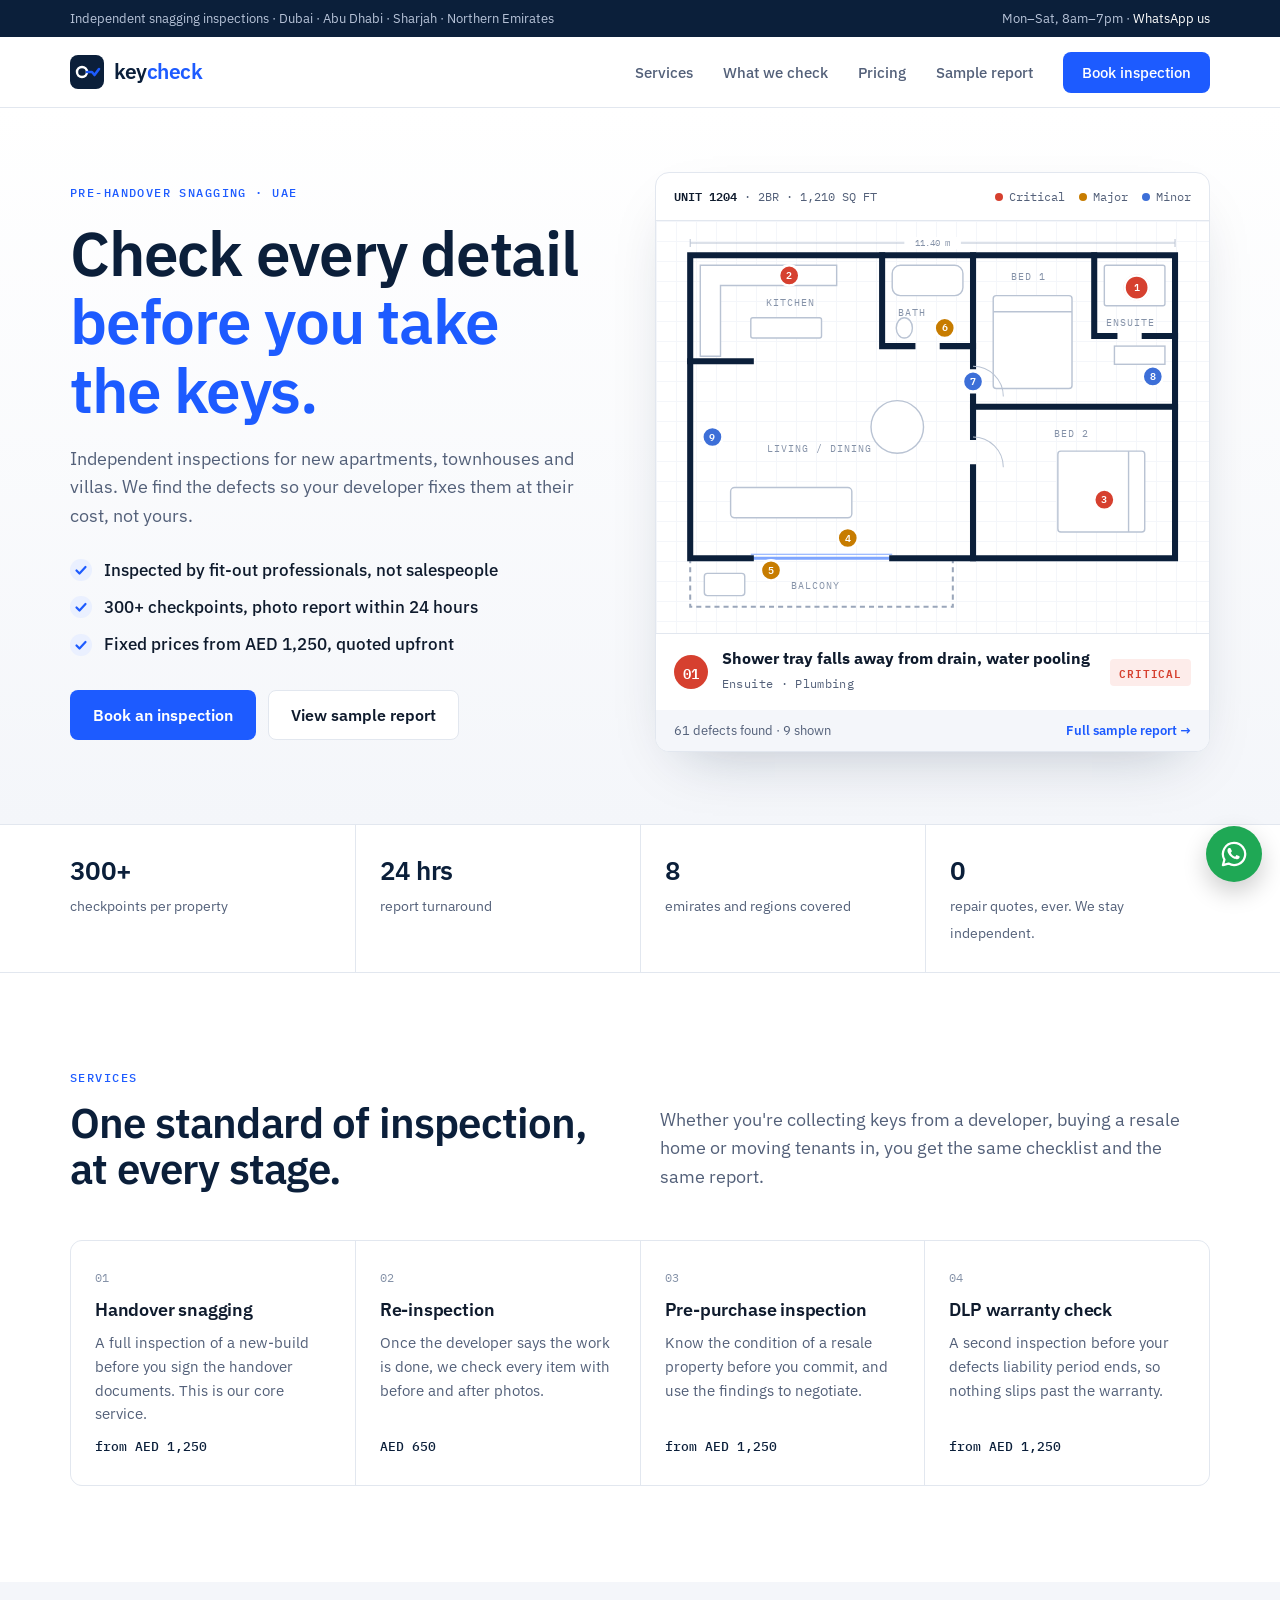
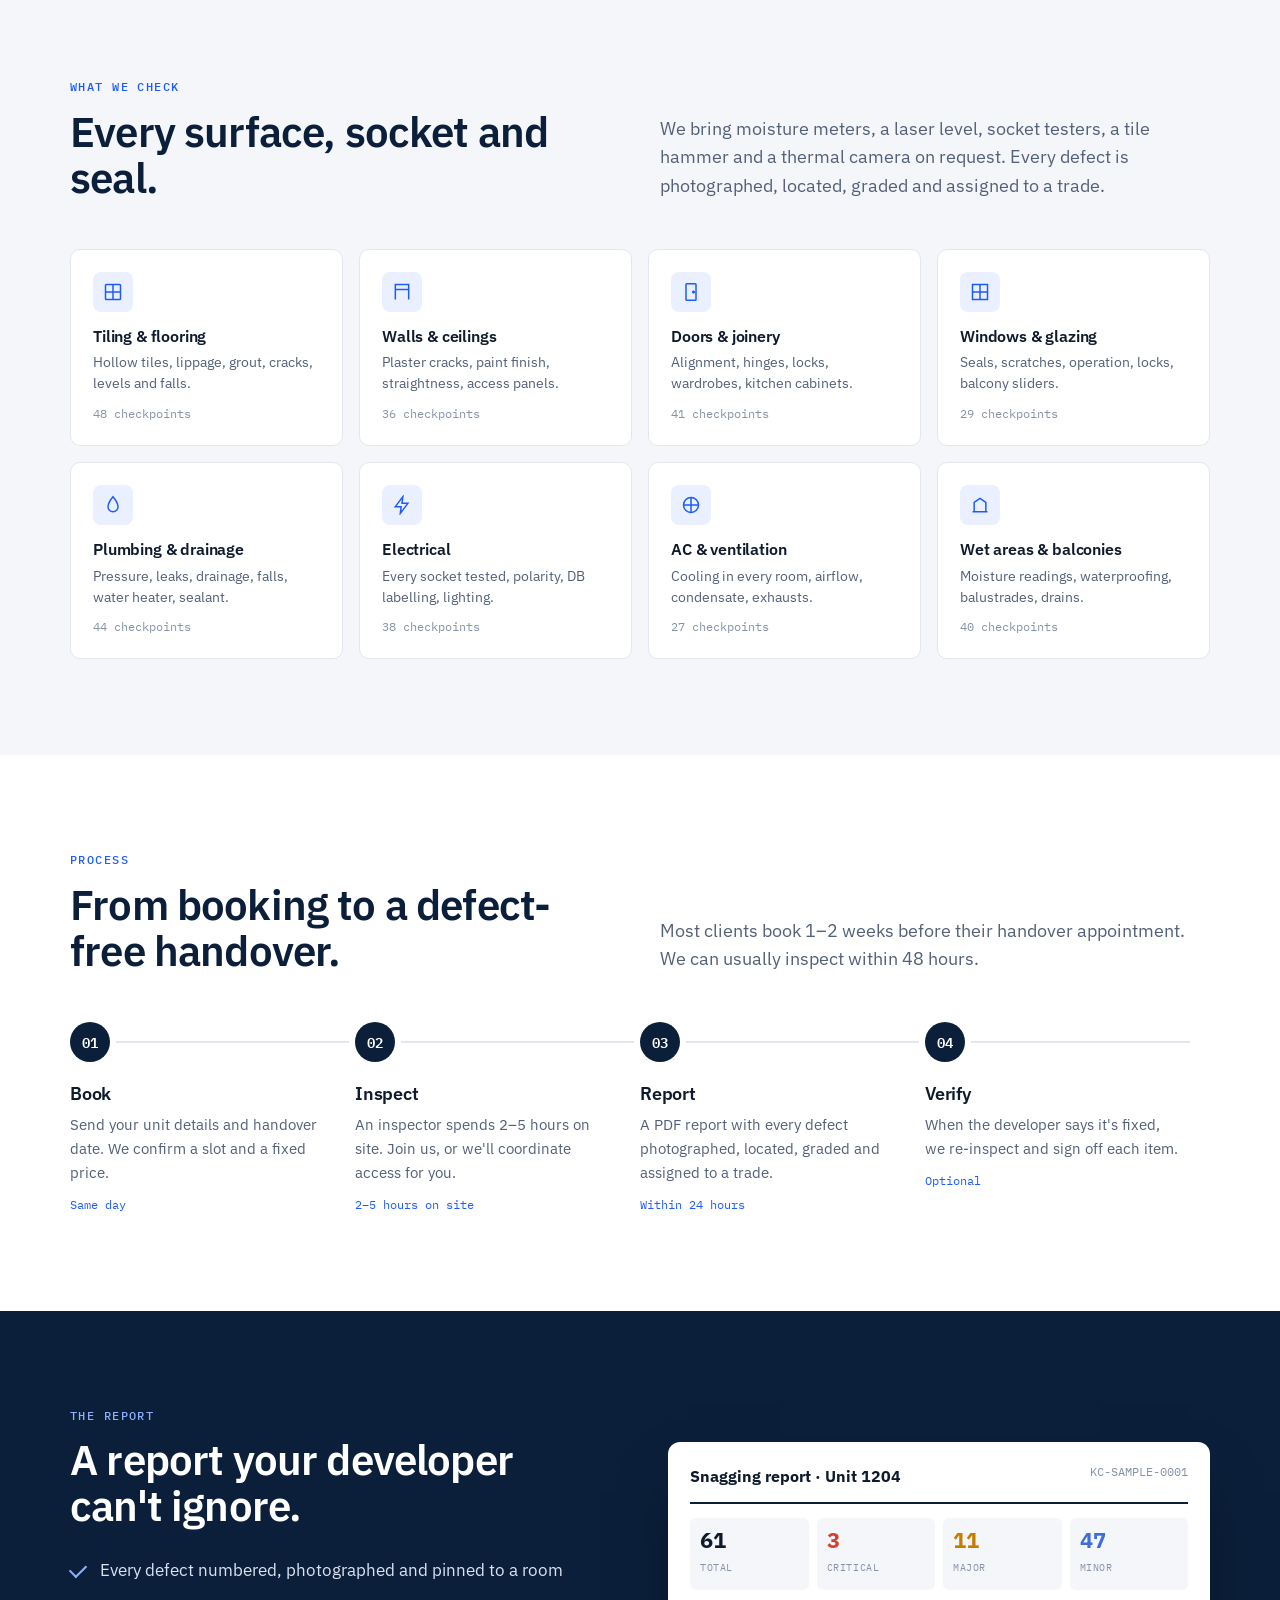
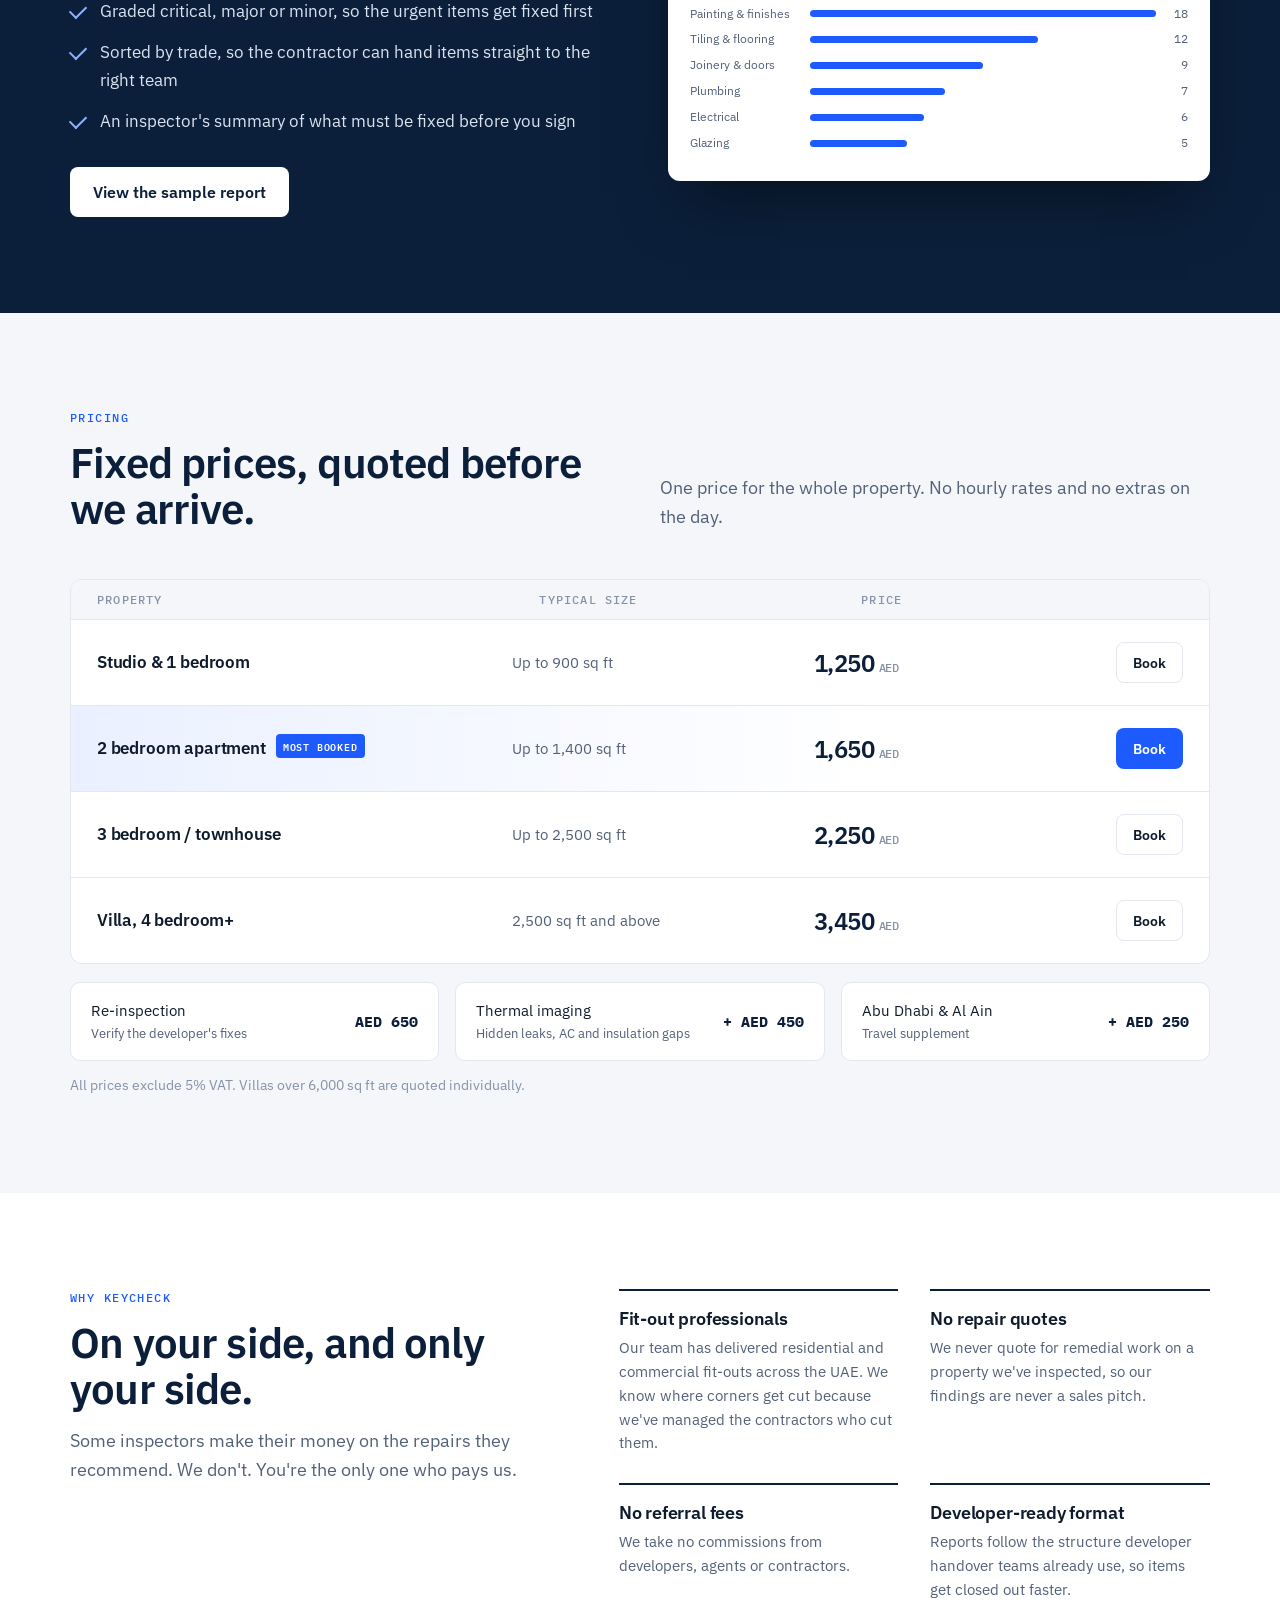
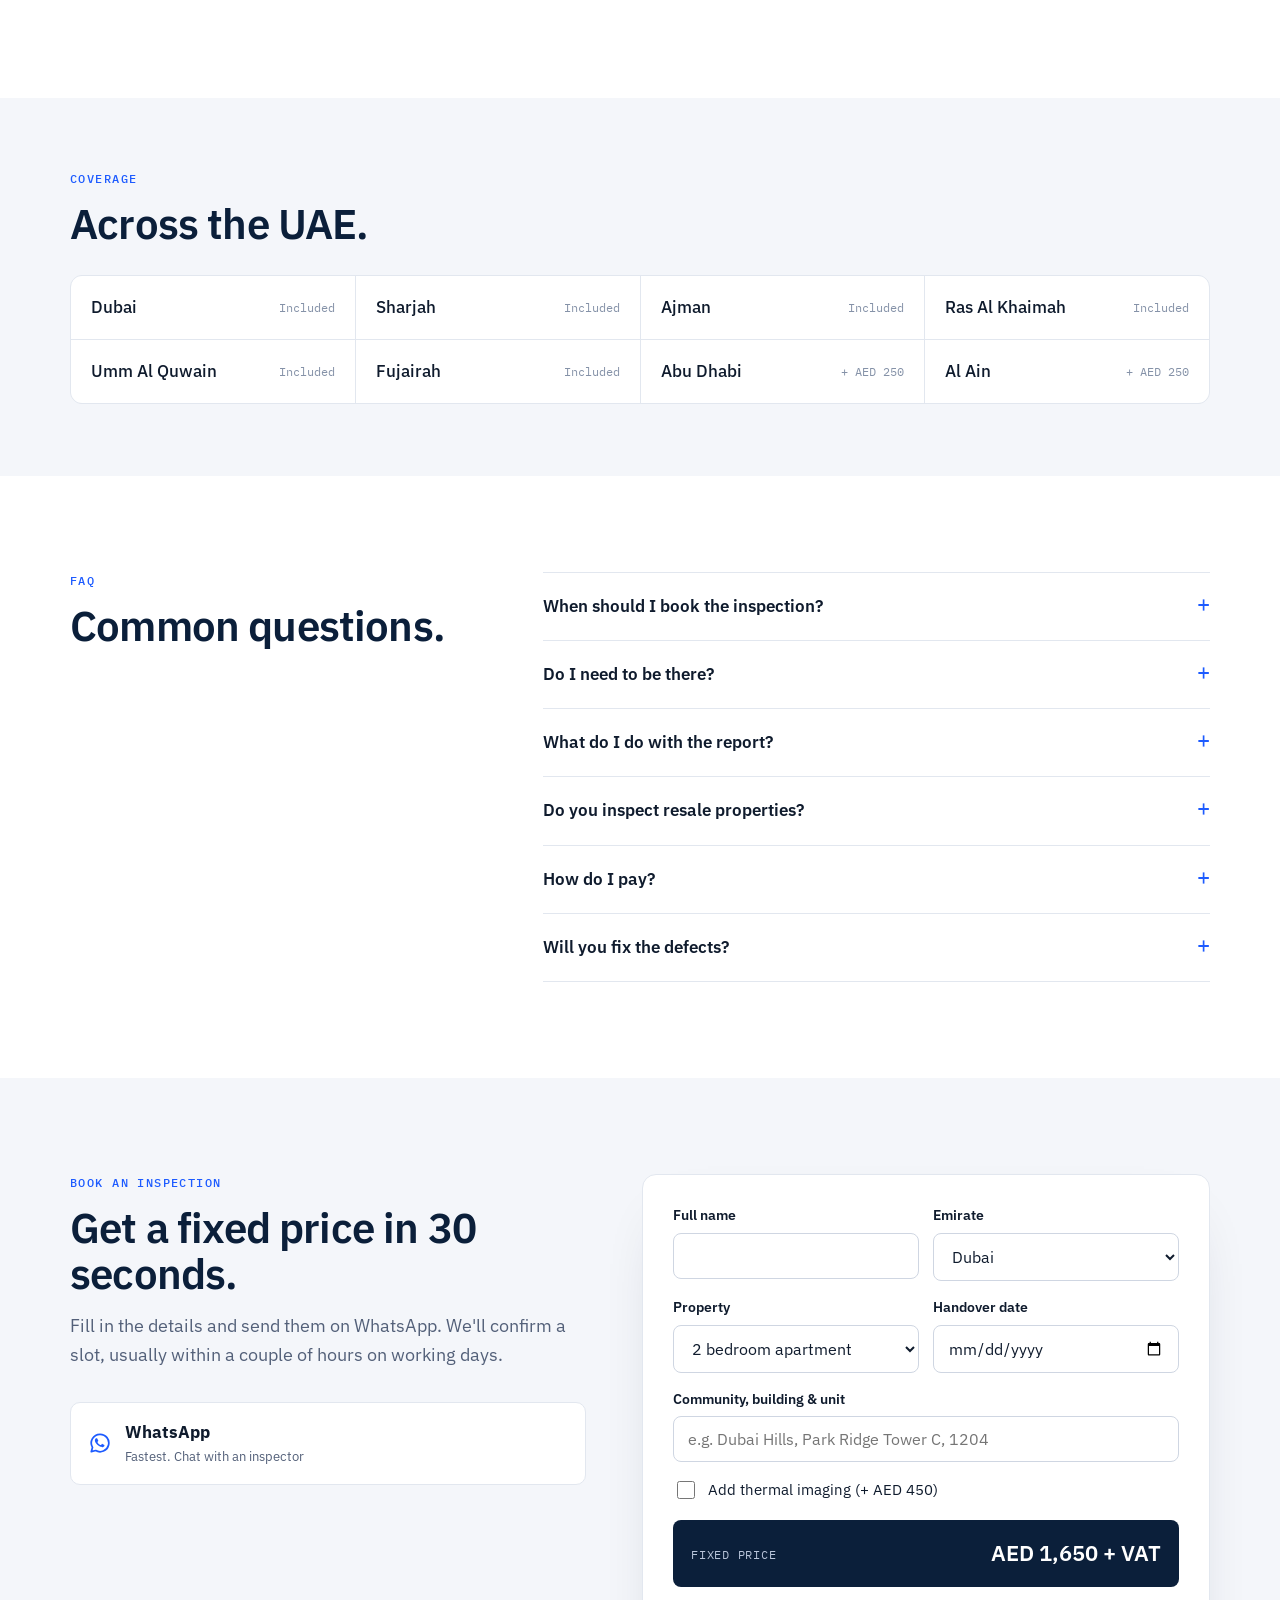
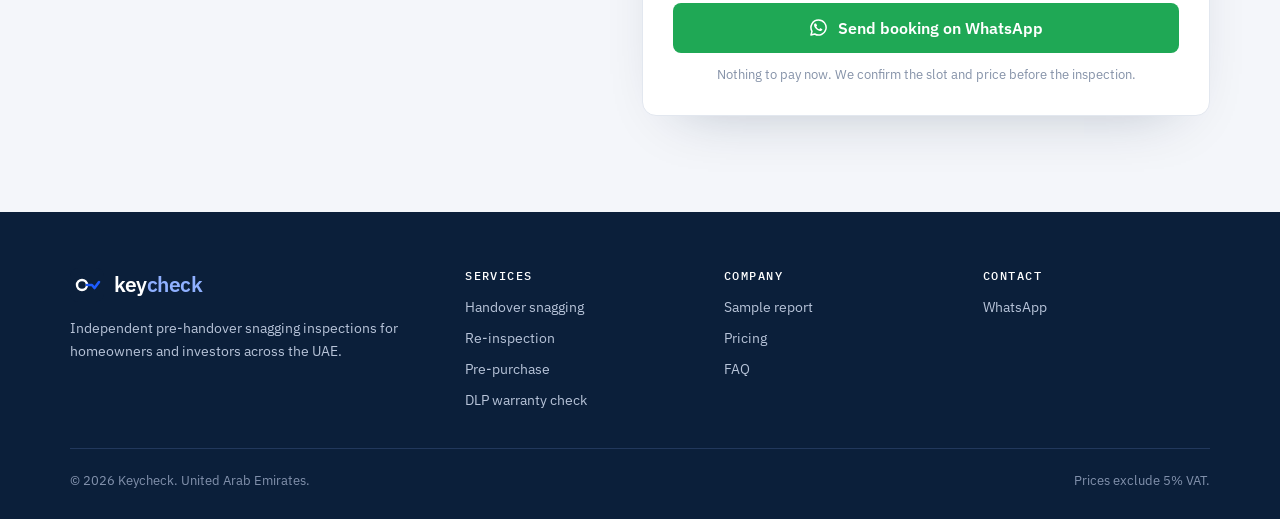
==== commit ca14a8ef: "Go-live config: WhatsApp number, hide email until mailbox exists, sitemap and robots Co-Authored-By:" ====
--- a/index.html
+++ b/index.html
@@ -5,9 +5,9 @@
 <meta name="viewport" content="width=device-width, initial-scale=1">
 <title>Keycheck | Snagging Inspections in Dubai &amp; Across the UAE</title>
 <meta name="description" content="Independent pre-handover snagging inspections for apartments, townhouses and villas in Dubai, Abu Dhabi and across the UAE. Fixed prices from AED 1,250. Photo report within 24 hours.">
-<link rel="canonical" href="https://keycheck.ae/">
+<link rel="canonical" href="https://denham2501-web.github.io/keycheck/">
 <meta property="og:type" content="website">
-<meta property="og:url" content="https://keycheck.ae/">
+<meta property="og:url" content="https://denham2501-web.github.io/keycheck/">
 <meta property="og:title" content="Keycheck | Check every detail before you take the keys">
 <meta property="og:description" content="Independent snagging inspections across the UAE. Fixed prices from AED 1,250. Report within 24 hours.">
 <link rel="icon" href="data:image/svg+xml,%3Csvg xmlns='http://www.w3.org/2000/svg' viewBox='0 0 34 34'%3E%3Crect width='34' height='34' rx='8' fill='%230b1f3a'/%3E%3Ccircle cx='12' cy='17' r='5' fill='none' stroke='%23fff' stroke-width='2.4'/%3E%3Cpath d='M17 17h5l2.5 3 4.5-6' fill='none' stroke='%231d5bff' stroke-width='2.6' stroke-linecap='round' stroke-linejoin='round'/%3E%3C/svg%3E">
@@ -20,10 +20,11 @@
   "@context": "https://schema.org",
   "@type": "HomeAndConstructionBusiness",
   "name": "Keycheck",
-  "url": "https://keycheck.ae/",
+  "url": "https://denham2501-web.github.io/keycheck/",
   "description": "Independent pre-handover snagging inspections for apartments, townhouses and villas across the UAE.",
   "areaServed": ["Dubai", "Abu Dhabi", "Sharjah", "Ajman", "Ras Al Khaimah", "Umm Al Quwain", "Fujairah", "Al Ain"],
   "priceRange": "AED 650 – AED 3,450",
+  "telephone": "+971545939189",
   "address": { "@type": "PostalAddress", "addressCountry": "AE" }
 }
 </script>
@@ -332,8 +333,8 @@
 
 <script>
   // ---- Business config: change these before launch ----
-  const WHATSAPP = "971500000000";   // international format, no + or spaces
-  const EMAIL = "hello@keycheck.ae";
+  const WHATSAPP = "971545939189";   // international format, no + or spaces
+  const EMAIL = "";                 // set once the mailbox exists, e.g. "hello@keycheck.ae"
   // -----------------------------------------------------
 
   const $ = id => document.getElementById(id);
@@ -341,8 +342,12 @@
   const GREETING = "Hi Keycheck, I'd like to book a snagging inspection.";
 
   document.querySelectorAll(".js-wa").forEach(a => { a.href = waLink(GREETING); a.target = "_blank"; a.rel = "noopener"; });
-  document.querySelectorAll(".js-email").forEach(a => a.href = `mailto:${EMAIL}`);
-  document.querySelectorAll(".js-email-text").forEach(el => el.textContent = EMAIL);
+  if (EMAIL) {
+    document.querySelectorAll(".js-email").forEach(a => a.href = `mailto:${EMAIL}`);
+    document.querySelectorAll(".js-email-text").forEach(el => el.textContent = EMAIL);
+  } else {
+    document.querySelectorAll(".js-email").forEach(a => (a.closest("li") || a).remove());
+  }
   $("yr").textContent = new Date().getFullYear();
 
   // ---- Floor plan defect pins ----
